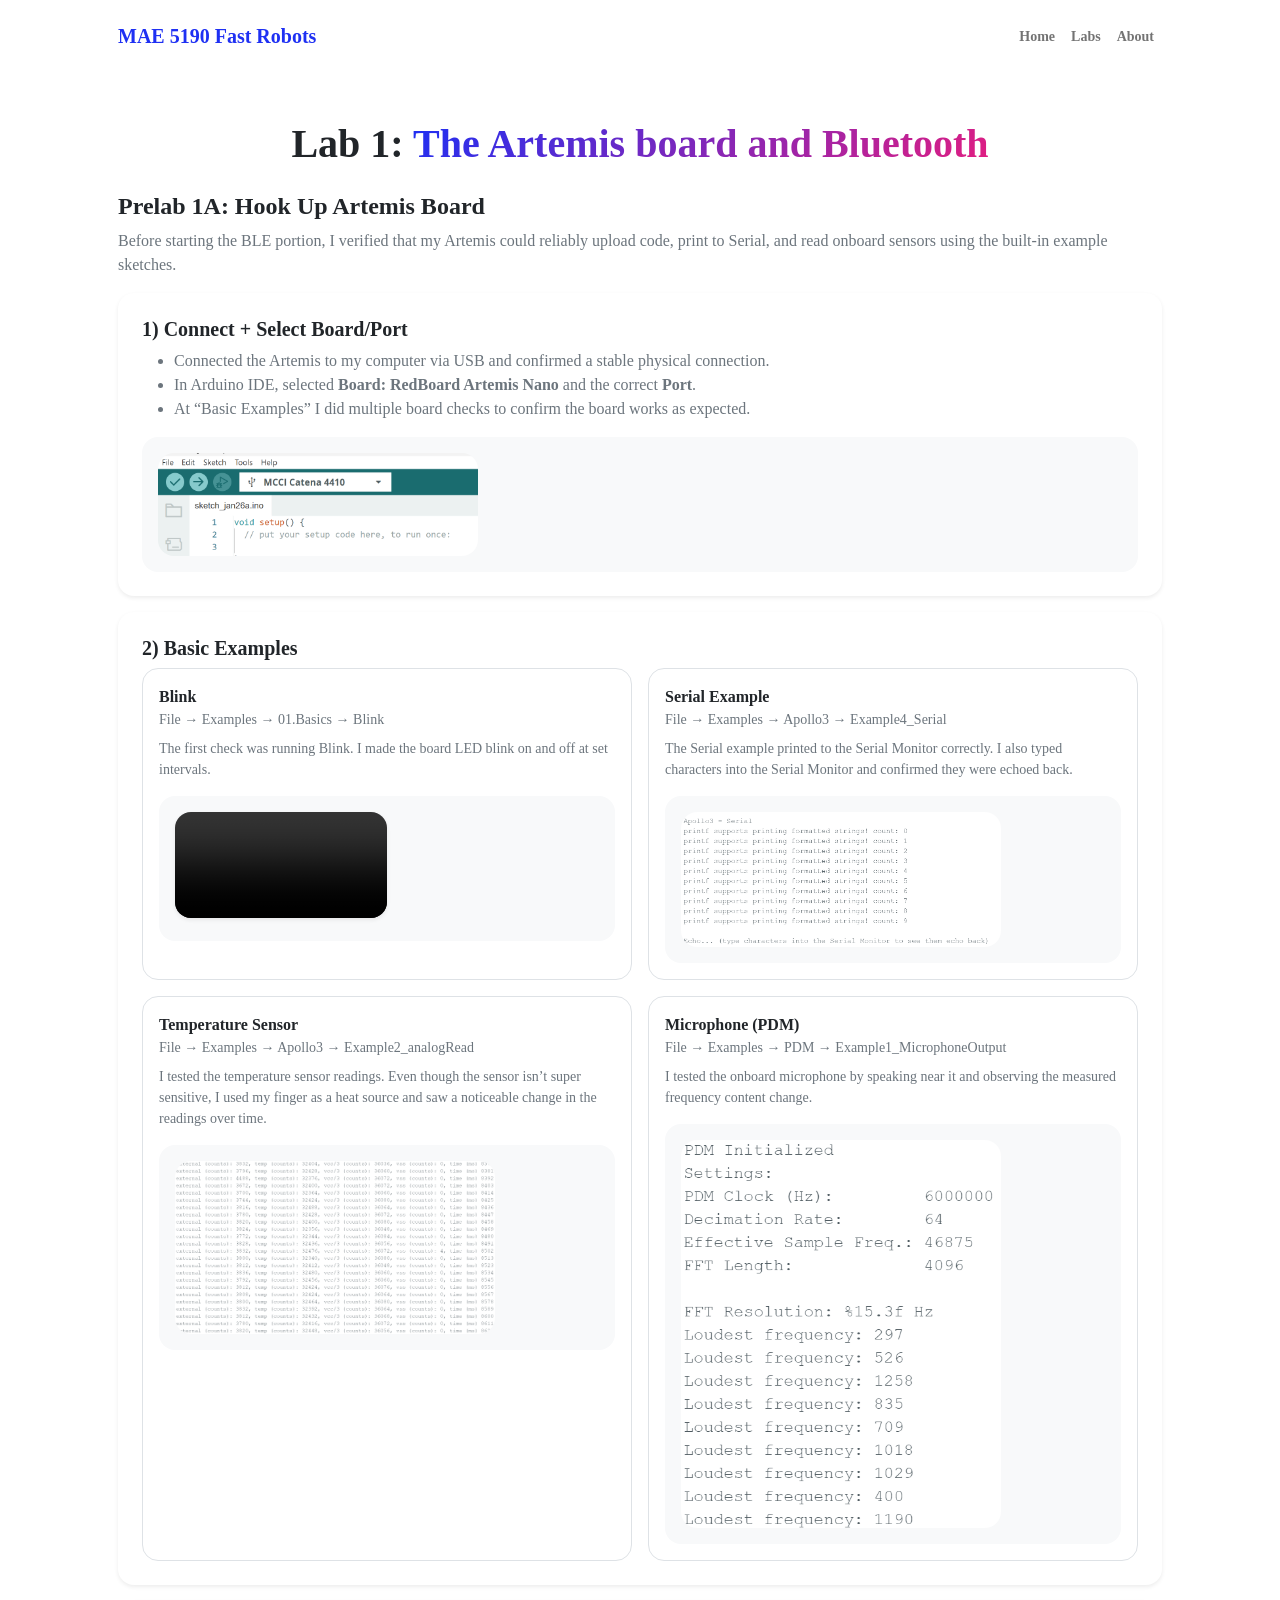
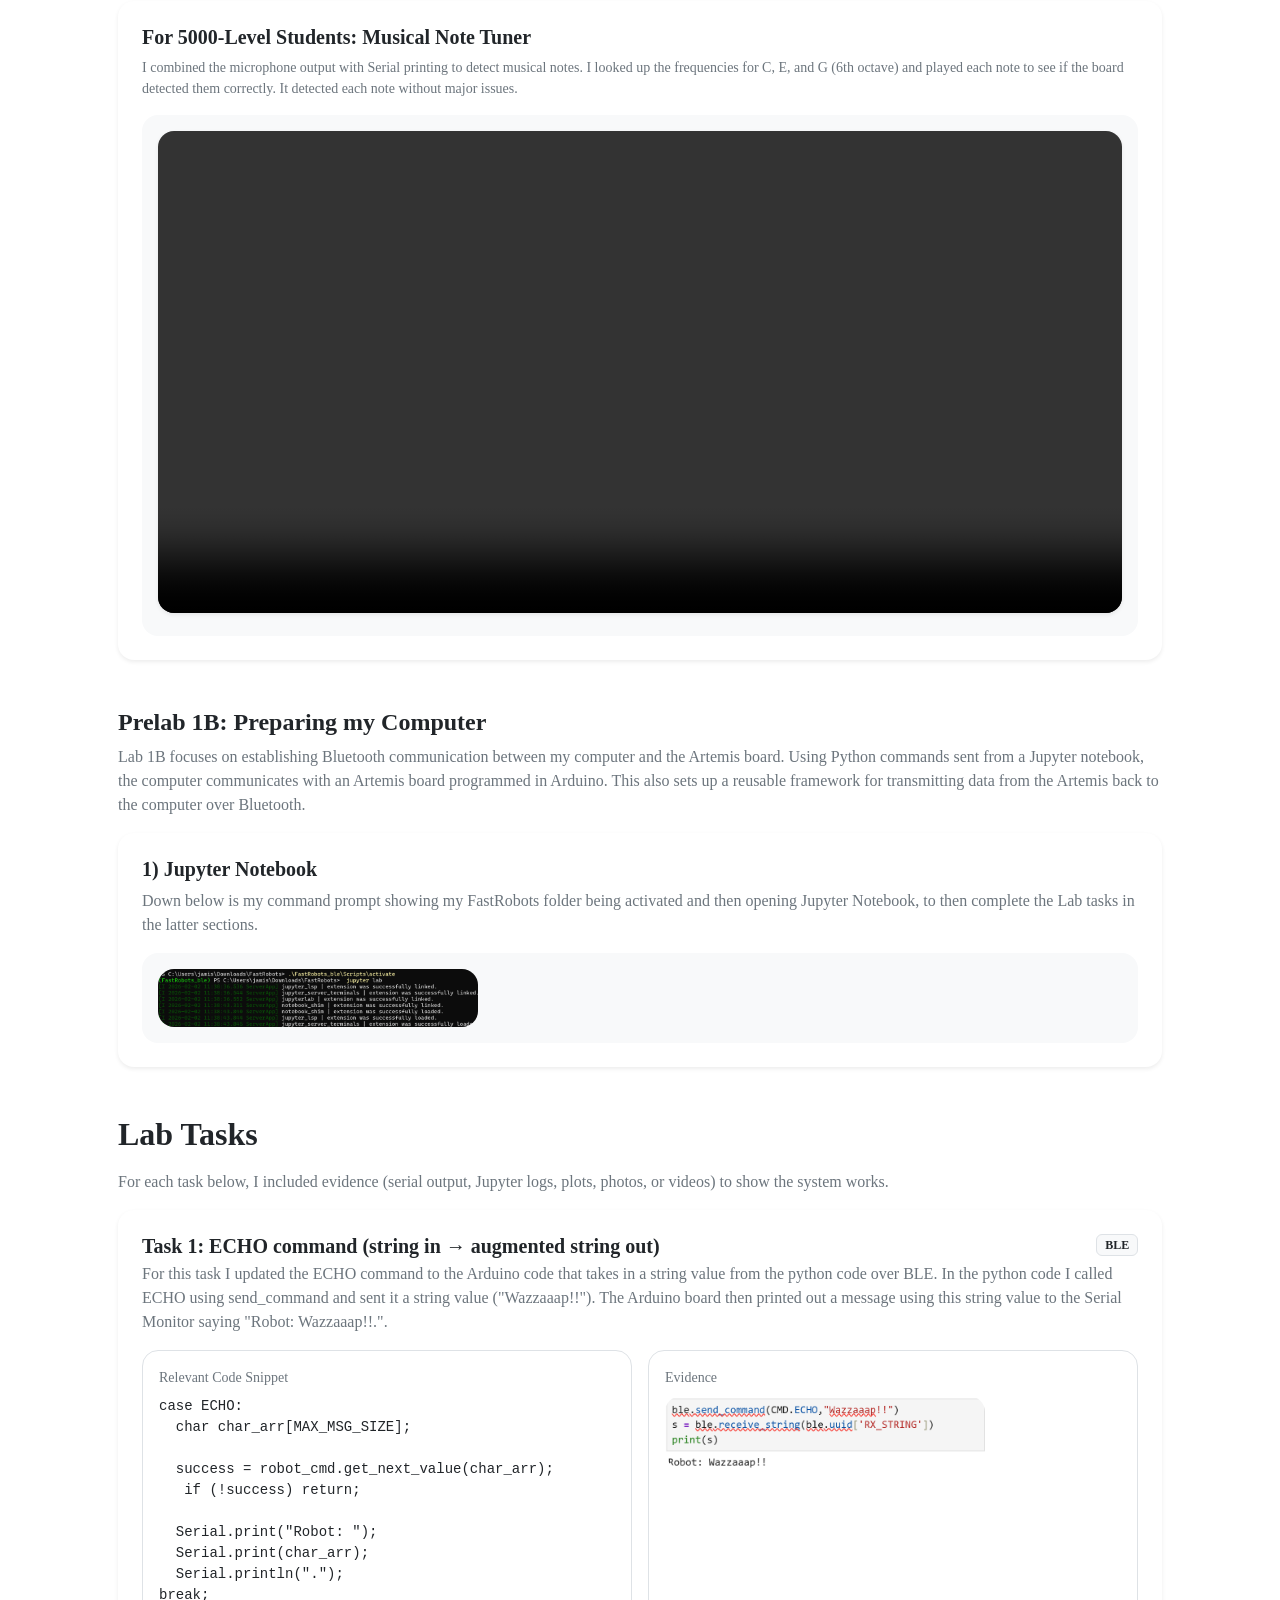
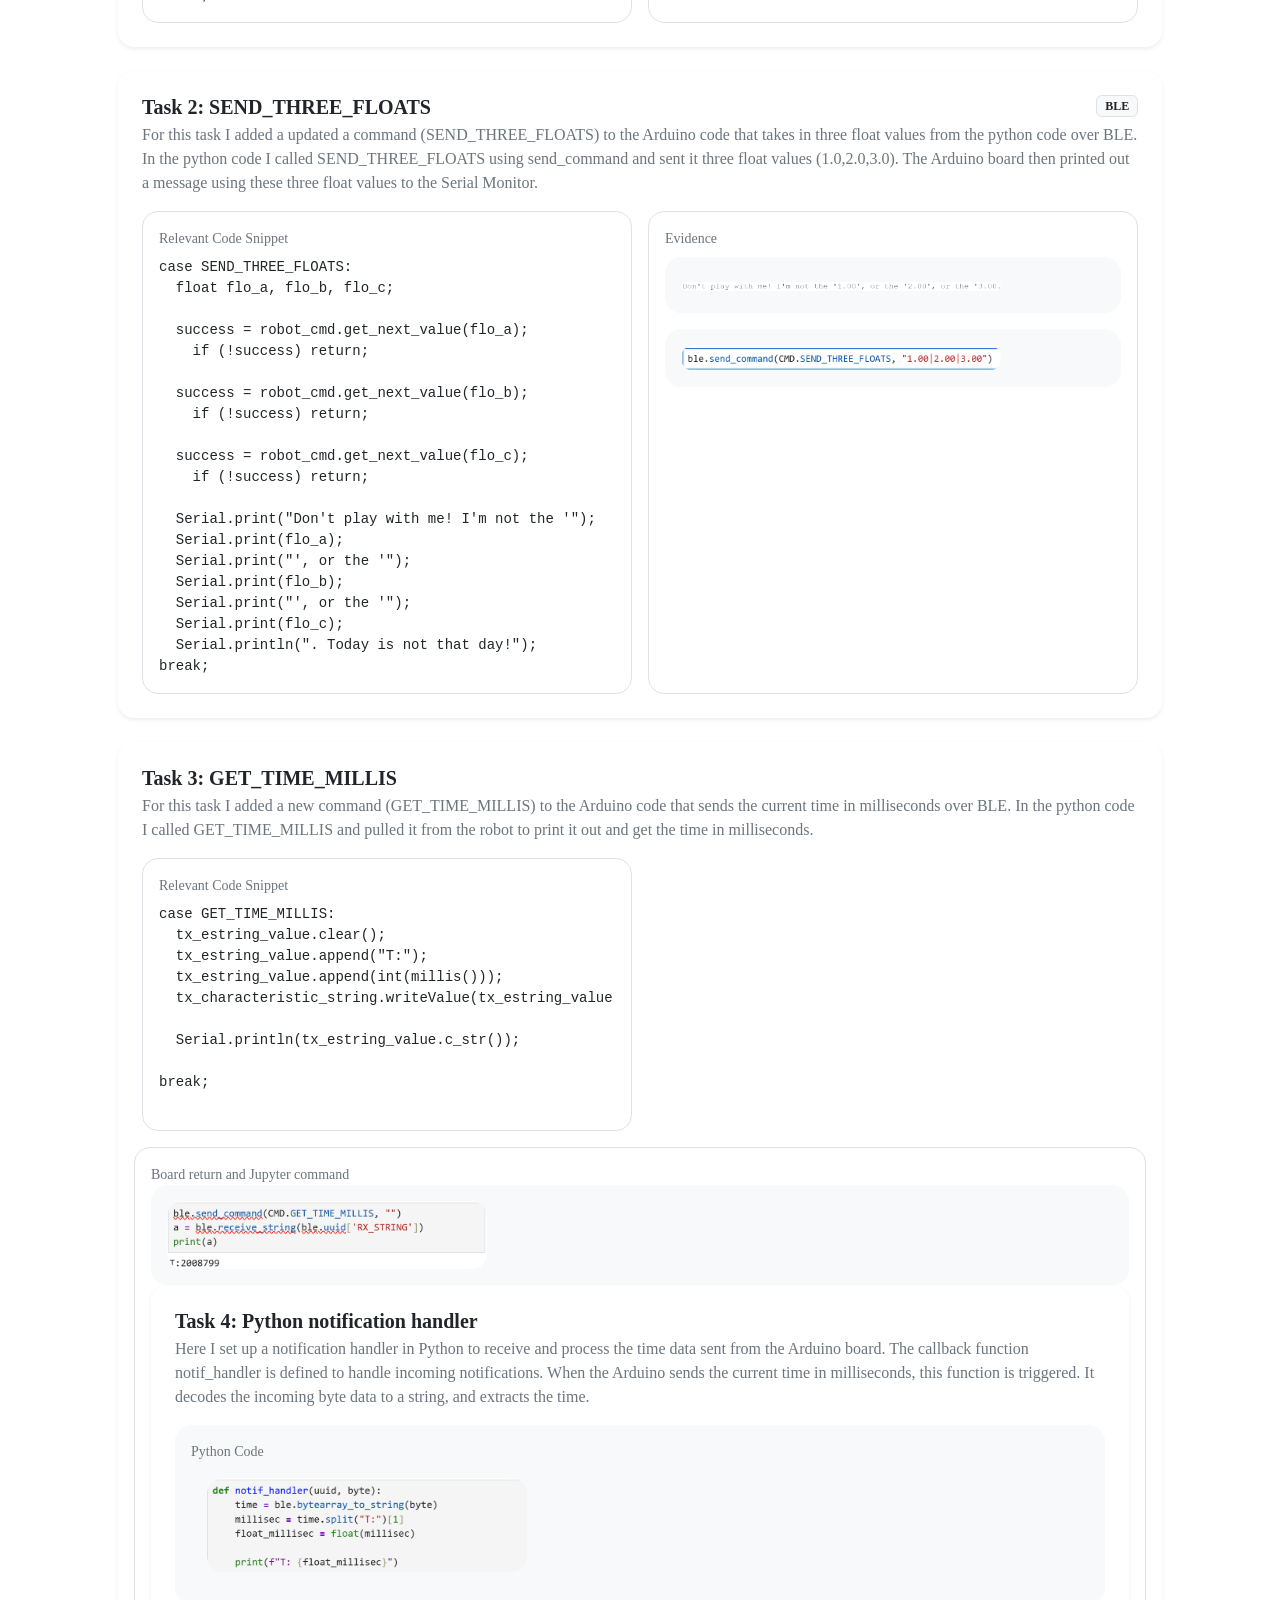
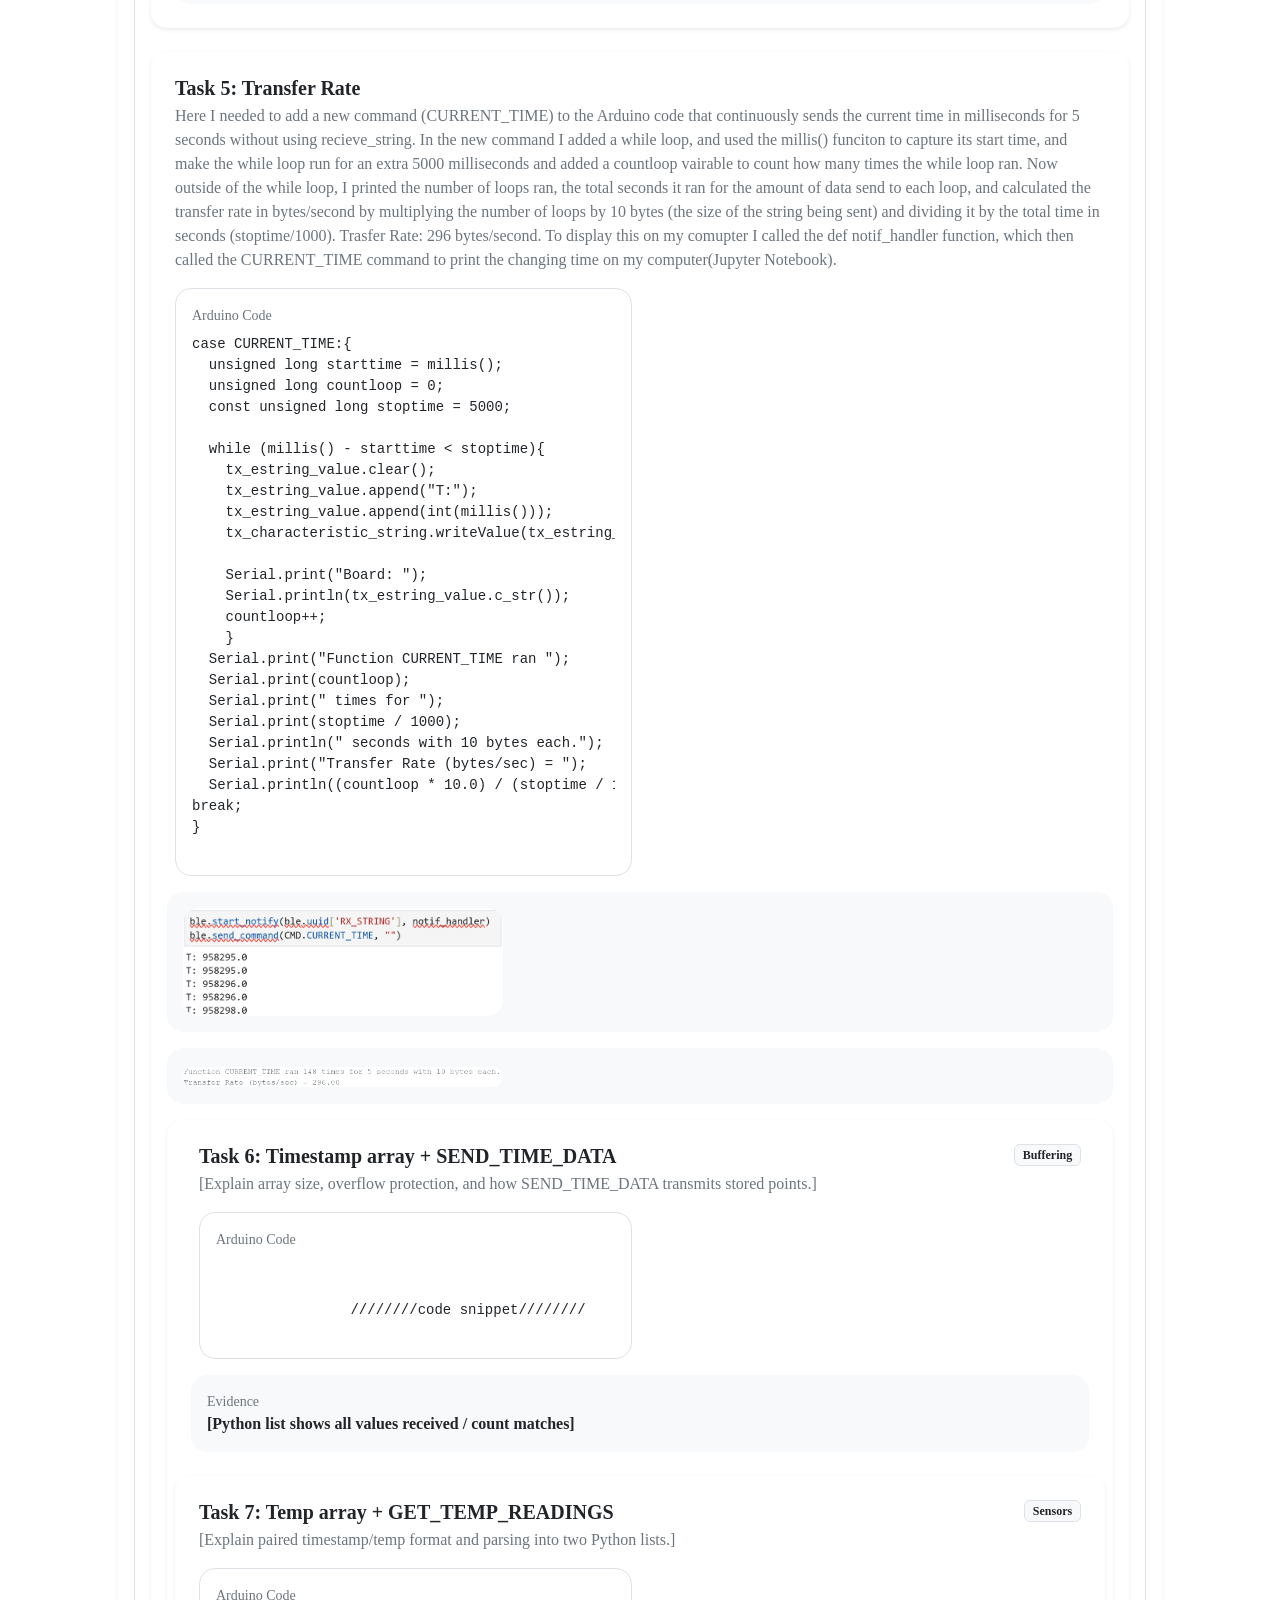
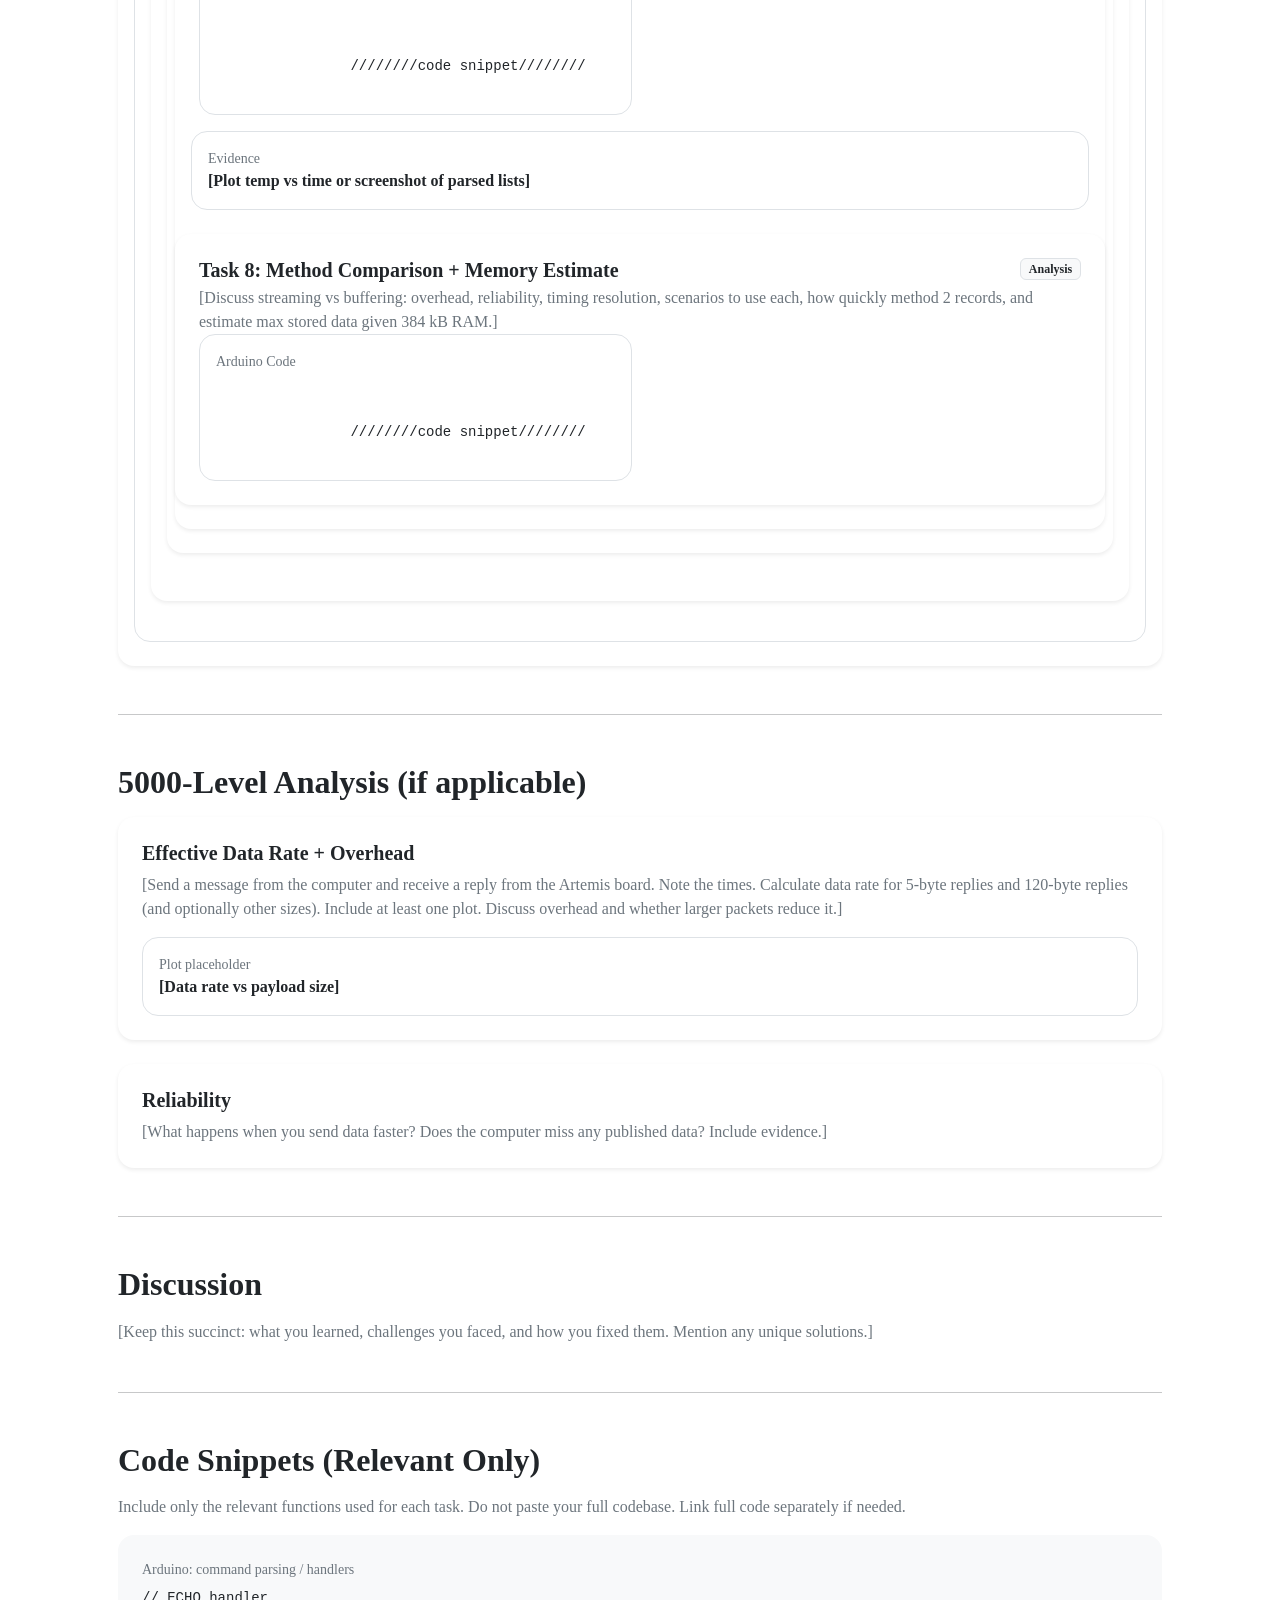
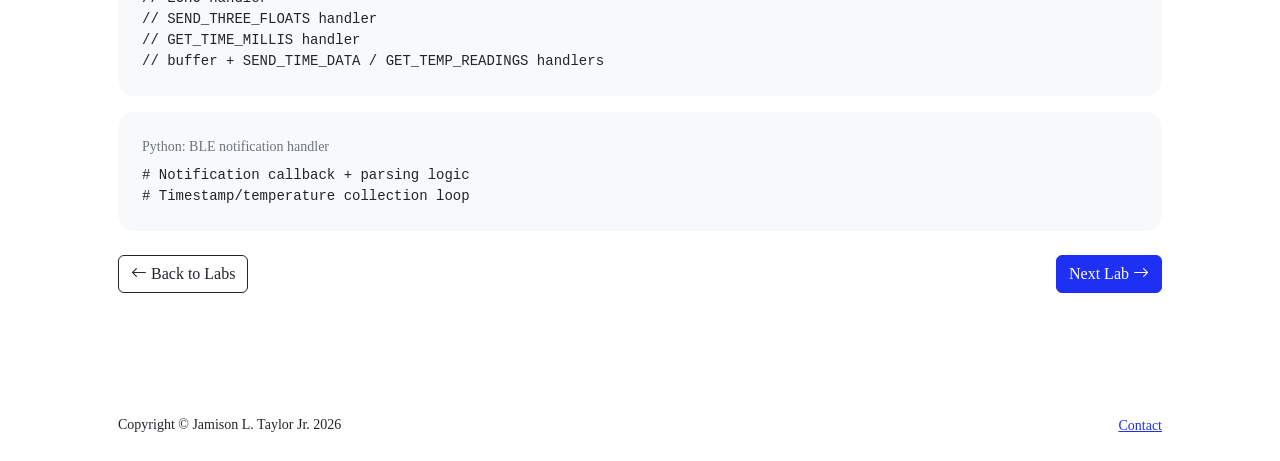
==== Labs/lab01.html @ 9c7643da "pic3" ====
<!DOCTYPE html>
<html lang="en">
  <head>
    <meta charset="utf-8" />
    <meta name="viewport" content="width=device-width, initial-scale=1, shrink-to-fit=no" />
    <meta name="description" content="MAE 5190 Fast Robots - Lab 1" />
    <meta name="author" content="Jamison L. Taylor Jr." />
    <title>Lab 1 | MAE 5190 Fast Robots</title>

    <link rel="icon" type="image/x-icon" href="../assets/favicon.ico" />
    <link href="https://cdn.jsdelivr.net/npm/bootstrap-icons@1.11.3/font/bootstrap-icons.css" rel="stylesheet" />
    <link href="../css/styles.css" rel="stylesheet" />
  </head>

  <body class="d-flex flex-column h-100">
    <main class="flex-shrink-0">
      <!-- Navbar -->
      <nav class="navbar navbar-expand-lg navbar-light bg-white py-3">
        <div class="container px-5">
          <a class="navbar-brand" href="../index.html">
            <span class="fw-bolder text-primary">MAE 5190 Fast Robots</span>
          </a>
          <button
            class="navbar-toggler"
            type="button"
            data-bs-toggle="collapse"
            data-bs-target="#navbarSupportedContent"
            aria-controls="navbarSupportedContent"
            aria-expanded="false"
            aria-label="Toggle navigation"
          >
            <span class="navbar-toggler-icon"></span>
          </button>
          <div class="collapse navbar-collapse" id="navbarSupportedContent">
            <ul class="navbar-nav ms-auto mb-2 mb-lg-0 small fw-bolder">
              <li class="nav-item"><a class="nav-link" href="../index.html">Home</a></li>
              <li class="nav-item"><a class="nav-link" href="../index.html#labs">Labs</a></li>
              <li class="nav-item"><a class="nav-link" href="../index.html#about">About</a></li>
            </ul>
          </div>
        </div>
      </nav>

      <!-- Header -->
      <section class="py-5">
        <div class="container px-5">
          <div class="text-center mb-4">
            <h1 class="fw-bolder">
              Lab 1: <span class="text-gradient">The Artemis board and Bluetooth</span>
            </h1>
          </div>

          <!-- ========================= -->
          <!-- Prelab 1A -->
          <!-- ========================= -->
          <div class="mt-4">
            <h4 class="fw-bolder mb-2">Prelab 1A: Hook Up Artemis Board</h4>

            <p class="text-muted mb-3">
              Before starting the BLE portion, I verified that my Artemis could reliably upload code, print to Serial,
              and read onboard sensors using the built-in example sketches.
            </p>

            <div class="card border-0 shadow-sm rounded-4 mb-3">
              <div class="card-body p-4">
                <h5 class="fw-bolder mb-2">1) Connect + Select Board/Port</h5>
                <ul class="text-muted mb-3">
                  <li>Connected the Artemis to my computer via USB and confirmed a stable physical connection.</li>
                  <li>
                    In Arduino IDE, selected <span class="fw-semibold">Board: RedBoard Artemis Nano</span> and the correct
                    <span class="fw-semibold">Port</span>.
                  </li>
                  <li>
                    At “Basic Examples” I did multiple board checks to confirm the board works as expected.
                  </li>
                </ul>

                <div class="bg-light rounded-4 p-3">
                  <img class="img-fluid rounded-4" src="../assets/prelab1/prelab1.png" alt="Arduino board and port selection" class="img-fluid rounded-4 d-block mx-auto"
     style="max-width: 320px;"
     alt="Serial screenshot"/>
                </div>
              </div>
            </div>

            <div class="card border-0 shadow-sm rounded-4 mb-3">
              <div class="card-body p-4">
                <h5 class="fw-bolder mb-2">2) Basic Examples</h5>

                <div class="row g-3">
                  <!-- Blink -->
                  <div class="col-md-6">
                    <div class="border rounded-4 p-3 h-100">
                      <div class="fw-semibold">Blink</div>
                      <div class="text-muted small">File → Examples → 01.Basics → Blink</div>
                      <div class="text-muted small mt-2">
                        The first check was running Blink. I made the board LED blink on and off at set intervals.
                      </div>
                      <div class="bg-light rounded-4 p-3 mt-3">
                        <video class="w-50 rounded-4 shadow-sm" controls>
                          <source src="../assets/prelab1/prelab2.MOV" type="video/quicktime" />
                          Your browser does not support the video tag.
                        </video>
                      </div>
                    </div>
                  </div>

                  <!-- Serial -->
                  <div class="col-md-6">
                    <div class="border rounded-4 p-3 h-100">
                      <div class="fw-semibold">Serial Example</div>
                      <div class="text-muted small">File → Examples → Apollo3 → Example4_Serial</div>
                      <div class="text-muted small mt-2">
                        The Serial example printed to the Serial Monitor correctly. I also typed characters into the Serial Monitor and
                        confirmed they were echoed back.
                      </div>
                      <div class="bg-light rounded-4 p-3 mt-3">
                        <img class="img-fluid rounded-4" src="../assets/prelab1/prelab3.png" alt="Serial monitor input/output" class="img-fluid rounded-4 d-block mx-auto"
     style="max-width: 320px;"
     alt="Serial screenshot" />
                      </div>
                    </div>
                  </div>

                  <!-- Temp -->
                  <div class="col-md-6">
                    <div class="border rounded-4 p-3 h-100">
                      <div class="fw-semibold">Temperature Sensor</div>
                      <div class="text-muted small">File → Examples → Apollo3 → Example2_analogRead</div>
                      <div class="text-muted small mt-2">
                        I tested the temperature sensor readings. Even though the sensor isn’t super sensitive, I used my finger as a heat source
                        and saw a noticeable change in the readings over time.
                      </div>
                      <div class="bg-light rounded-4 p-3 mt-3">
                        <img class="img-fluid rounded-4" src="../assets/prelab1/prelab4.png" alt="Temperature readings changing over time" class="img-fluid rounded-4 d-block mx-auto"
     style="max-width: 320px;"
     alt="Serial screenshot" />
                      </div>
                    </div>
                  </div>

                  <!-- Mic -->
                  <div class="col-md-6">
                    <div class="border rounded-4 p-3 h-100">
                      <div class="fw-semibold">Microphone (PDM)</div>
                      <div class="text-muted small">File → Examples → PDM → Example1_MicrophoneOutput</div>
                      <div class="text-muted small mt-2">
                        I tested the onboard microphone by speaking near it and observing the measured frequency content change.
                      </div>
                      <div class="bg-light rounded-4 p-3 mt-3">
                        <img class="img-fluid rounded-4" src="../assets/prelab1/prelab5.png" alt="Microphone output evidence" class="img-fluid rounded-4 d-block mx-auto"
     style="max-width: 320px;"
     alt="Serial screenshot" />
                      </div>
                    </div>
                  </div>
                </div><!-- /row -->
              </div>
            </div>

            <!-- 5000-level inside proper layout -->
            <div class="card border-0 shadow-sm rounded-4 mb-3">
              <div class="card-body p-4">
                <h5 class="fw-bolder mb-2">For 5000-Level Students: Musical Note Tuner</h5>
                <div class="text-muted small mb-3">
                  I combined the microphone output with Serial printing to detect musical notes. I looked up the frequencies for C, E, and G
                  (6th octave) and played each note to see if the board detected them correctly. It detected each note without major issues.
                </div>
                <div class="bg-light rounded-4 p-3">
                  <video class="w-100 rounded-4 shadow-sm" controls>
                    <source src="../assets/prelab1/prelab6.mp4" type="video/mp4" />
                    Your browser does not support the video tag.
                  </video>
                </div>
              </div>
            </div>
          </div><!-- /Prelab 1A -->

          <!-- ========================= -->
          <!-- Prelab 1B -->
          <!-- ========================= -->
          <div class="mt-5">
            <h4 class="fw-bolder mb-2">Prelab 1B: Preparing my Computer</h4>

            <p class="text-muted mb-3">
              Lab 1B focuses on establishing Bluetooth communication between my computer and the Artemis board.
              Using Python commands sent from a Jupyter notebook, the computer communicates with an Artemis board programmed in Arduino.
              This also sets up a reusable framework for transmitting data from the Artemis back to the computer over Bluetooth.
            </p>

            <div class="card border-0 shadow-sm rounded-4 mb-3">
              <div class="card-body p-4">
                <h5 class="fw-bolder mb-2">1) Jupyter Notebook</h5>
                <p class="text-muted mb-3">
                  Down below is my command prompt showing my FastRobots folder being activated and then opening
                  Jupyter Notebook, to then complete the Lab tasks in the latter sections.
                </p>
                <div class="bg-light rounded-4 p-3">
                  <img class="img-fluid rounded-4" src="../assets/prelab1/prelab7.png" alt="Command prompt and Jupyter launch" class="img-fluid rounded-4 d-block mx-auto"
     style="max-width: 320px;"
     alt="Serial screenshot" />
                </div>
              </div>
            </div>
          </div><!-- /Prelab 1B -->

          <!-- ========================= -->
          <!-- Lab Tasks -->
          <!-- ========================= -->
          <section id="labtasks" class="mt-5 mb-5">
            <h2 class="fw-bolder mb-3">Lab Tasks</h2>
            <p class="text-muted">
              For each task below, I included evidence (serial output, Jupyter logs, plots, photos, or videos) to show the system works.
            </p>

            <!-- Task 1 -->
            <div class="card border-0 shadow-sm rounded-4 mb-4">
              <div class="card-body p-4">
                <div class="d-flex justify-content-between align-items-start">
                  <h3 class="h5 fw-bolder mb-1">Task 1: ECHO command (string in → augmented string out)</h3>
                  <span class="badge bg-light text-dark border">BLE</span>
                </div>

                <p class="text-muted mb-3">
                  For this task I updated the ECHO command to the Arduino code that takes in a string value from the python code over BLE.
                  In the python code I called ECHO using send_command and sent it a string value ("Wazzaaap!!").
                  The Arduino board then printed out a message using this string value to the Serial Monitor saying "Robot: Wazzaaap!!.".
                </p>

                <div class="row g-3">
                  <div class="col-md-6">
                    <div class="border rounded-4 p-3 h-100">
                      <div class="small text-muted mb-2">Relevant Code Snippet</div>
                      <pre class="mb-0"><code>case ECHO:
  char char_arr[MAX_MSG_SIZE];

  success = robot_cmd.get_next_value(char_arr);
   if (!success) return;

  Serial.print("Robot: ");
  Serial.print(char_arr);
  Serial.println(".");
break;</code></pre>
                    </div>
                  </div>

                  <div class="col-md-6">
                    <div class="border rounded-4 p-3 h-100">
                      <div class="small text-muted mb-2">Evidence</div>
                      <img class="img-fluid rounded-4" src="../assets/prelab1/q1.png" alt="ECHO evidence" class="img-fluid rounded-4 d-block mx-auto"
     style="max-width: 320px;"
     alt="Serial screenshot" />
                    </div>
                  </div>
                </div>
              </div>
            </div>

            <!-- Task 2 -->
            <div class="card border-0 shadow-sm rounded-4 mb-4">
              <div class="card-body p-4">
                <div class="d-flex justify-content-between align-items-start">
                  <h3 class="h5 fw-bolder mb-1">Task 2: SEND_THREE_FLOATS</h3>
                  <span class="badge bg-light text-dark border">BLE</span>
                </div>

                <p class="text-muted mb-3">
                  For this task I added a updated a command (SEND_THREE_FLOATS) to the Arduino code that takes in three float values
                  from the python code over BLE. In the python code I called SEND_THREE_FLOATS using send_command and sent it three float values (1.0,2.0,3.0).
                  The Arduino board then printed out a message using these three float values to the Serial Monitor.
                </p>

                <div class="row g-3">
                  <div class="col-md-6">
                    <div class="border rounded-4 p-3 h-100">
                      <div class="small text-muted mb-2">Relevant Code Snippet</div>
                      <pre class="mb-0"><code>case SEND_THREE_FLOATS:
  float flo_a, flo_b, flo_c;

  success = robot_cmd.get_next_value(flo_a);
    if (!success) return;

  success = robot_cmd.get_next_value(flo_b);
    if (!success) return;

  success = robot_cmd.get_next_value(flo_c);
    if (!success) return;

  Serial.print("Don't play with me! I'm not the '");
  Serial.print(flo_a);
  Serial.print("', or the '");
  Serial.print(flo_b);
  Serial.print("', or the '");
  Serial.print(flo_c);
  Serial.println(". Today is not that day!");
break;
</code></pre>
                    </div>
                  </div>

                  <div class="col-md-6">
                    <div class="border rounded-4 p-3 h-100">
                      <div class="small text-muted mb-2">Evidence</div>
                      <div class="bg-light rounded-4 p-3 mb-3">
                        <img class="img-fluid rounded-4" src="../assets/prelab1/q11.png" alt="SEND_THREE_FLOATS evidence 1" class="img-fluid rounded-4 d-block mx-auto"
     style="max-width: 320px;"
     alt="Serial screenshot" />
                      </div>
                      <div class="bg-light rounded-4 p-3">
                        <img class="img-fluid rounded-4" src="../assets/prelab1/q12.png" alt="SEND_THREE_FLOATS evidence 2" class="img-fluid rounded-4 d-block mx-auto"
     style="max-width: 320px;"
     alt="Serial screenshot" />
                      </div>
                    </div>
                  </div>
                </div>
              </div>
            </div>

            <!-- Task 3 -->
            <div class="card border-0 shadow-sm rounded-4 mb-4">
              <div class="card-body p-4">
                <div class="d-flex justify-content-between align-items-start">
                  <h3 class="h5 fw-bolder mb-1">Task 3: GET_TIME_MILLIS </h3>
                </div>
                <p class="text-muted mb-3">
                  For this task I added a new command (GET_TIME_MILLIS) to the 
                  Arduino code that sends the current time in milliseconds over BLE. 
                  In the python code I called GET_TIME_MILLIS and pulled it from the robot
                  to print it out and get the time in milliseconds.

                </p>
                
                <div class="row g-3">
                  <div class="col-md-6">
                    <div class="border rounded-4 p-3 h-100">
                      <div class="small text-muted mb-2">Relevant Code Snippet</div>
                      <pre class="mb-0"><code>case GET_TIME_MILLIS:
  tx_estring_value.clear();
  tx_estring_value.append("T:");
  tx_estring_value.append(int(millis()));
  tx_characteristic_string.writeValue(tx_estring_value.c_str());

  Serial.println(tx_estring_value.c_str());

break;
                </code></pre>    
              </div>
            </div>
            <div class="border rounded-4 p-3">
                  <div class="small text-muted">Board return and Jupyter command</div>
          <div class="bg-light rounded-4 p-3">
                  <img class="img-fluid rounded-4" src="../assets/prelab1/q3.png" alt="Arduino board and port selection" class="img-fluid rounded-4 d-block mx-auto"
     style="max-width: 320px;"
     alt="Serial screenshot" />
                
                </div>
                
            
            
                  <!-- Task 4 -->
            <div class="card border-0 shadow-sm rounded-4 mb-4">
              <div class="card-body p-4">
                <div class="d-flex justify-content-between align-items-start">
                  <h3 class="h5 fw-bolder mb-1">Task 4: Python notification handler</h3>
                </div>
                <p class="text-muted mb-3">
                  Here I set up a notification handler in Python to receive and process the time data sent from the Arduino board.
                  The callback function notif_handler is defined to handle incoming notifications. When the Arduino sends the current time in milliseconds,
                  this function is triggered. It decodes the incoming byte data to a string, and extracts the time.

                </p>

                 <div class="bg-light rounded-4 p-3">
                  <div class="small text-muted">Python Code</div>
                <div class="bg-light rounded-4 p-3">
                  <img class="img-fluid rounded-4" src="../assets/prelab1/q4.png" alt="Arduino board and port selection" class="img-fluid rounded-4 d-block mx-auto"
     style="max-width: 320px;"
     alt="Serial screenshot" />
                </div>                
              </div>
            </div>
          </div>

            <!-- Task 5 -->
            <div class="card border-0 shadow-sm rounded-4 mb-4">
              <div class="card-body p-4">
                <div class="d-flex justify-content-between align-items-start">
                  <h3 class="h5 fw-bolder mb-1">Task 5: Transfer Rate</h3>
                </div>
                <p class="text-muted mb-3">
                  Here I needed to add a new command (CURRENT_TIME) to the Arduino code that continuously sends the current time in milliseconds
                  for 5 seconds without using recieve_string. In the new command I added a while loop, and used the millis() funciton to capture 
                  its start time, and make the while loop run for an extra 5000 milliseconds and added a countloop vairable to count
                  how many times the while loop ran. 

                  Now outside of the while loop, I printed the number of loops ran, the total seconds it ran for
                  the amount of data send to each loop, and calculated the transfer rate in bytes/second by multiplying the number of loops
                  by 10 bytes (the size of the string being sent) and dividing it by the total time in seconds (stoptime/1000). Trasfer Rate: 296 bytes/second.

                  To display this on my comupter I called the def notif_handler function, which then called the CURRENT_TIME 
                  command to print the changing time on my computer(Jupyter Notebook). 
                </p>
                
                <div class="row g-3">
                  <div class="col-md-6">
                    <div class="border rounded-4 p-3 h-100">
                      <div class="small text-muted mb-2">Arduino Code</div>
                      <pre class="mb-0"><code>case CURRENT_TIME:{
  unsigned long starttime = millis();
  unsigned long countloop = 0;
  const unsigned long stoptime = 5000;
  
  while (millis() - starttime < stoptime){
    tx_estring_value.clear();
    tx_estring_value.append("T:");
    tx_estring_value.append(int(millis()));
    tx_characteristic_string.writeValue(tx_estring_value.c_str());

    Serial.print("Board: ");
    Serial.println(tx_estring_value.c_str());
    countloop++;
    }
  Serial.print("Function CURRENT_TIME ran ");
  Serial.print(countloop);
  Serial.print(" times for ");
  Serial.print(stoptime / 1000);
  Serial.println(" seconds with 10 bytes each.");
  Serial.print("Transfer Rate (bytes/sec) = ");
  Serial.println((countloop * 10.0) / (stoptime / 1000.0));
break;
}
                 </code></pre>    
              </div>
            </div>
                

            <div class="bg-light rounded-4 p-3">
                  <img class="img-fluid rounded-4" src="../assets/prelab1/q5.png" alt="Arduino board and port selection" class="img-fluid rounded-4 d-block mx-auto"
     style="max-width: 320px;"
     alt="Serial screenshot" />
                </div> 
            
            <div class="bg-light rounded-4 p-3">
                  <img class="img-fluid rounded-4" src="../assets/prelab1/q51.png" alt="Arduino board and port selection"class="img-fluid rounded-4 d-block mx-auto"
     style="max-width: 320px;"
     alt="Serial screenshot" />
                </div> 

            <!-- Task 6 -->
            <div class="card border-0 shadow-sm rounded-4 mb-4">
              <div class="card-body p-4">
                <div class="d-flex justify-content-between align-items-start">
                  <h3 class="h5 fw-bolder mb-1">Task 6: Timestamp array + SEND_TIME_DATA</h3>
                  <span class="badge bg-light text-dark border">Buffering</span>
                </div>
                <p class="text-muted mb-3">[Explain array size, overflow protection, and how SEND_TIME_DATA transmits stored points.]</p>
                
                <div class="row g-3">
                  <div class="col-md-6">
                    <div class="border rounded-4 p-3 h-100">
                      <div class="small text-muted mb-2">Arduino Code</div>
                      <pre class="mb-0"><code>
                
                ////////code snippet////////
                 </code></pre>    
              </div>
            </div>
                
                <div class="bg-light rounded-4 p-3">
                  <div class="small text-muted">Evidence</div>
                  <div class="fw-semibold">[Python list shows all values received / count matches]</div>
                </div>
              </div>
            </div>

            <!-- Task 7 -->
            <div class="card border-0 shadow-sm rounded-4 mb-4">
              <div class="card-body p-4">
                <div class="d-flex justify-content-between align-items-start">
                  <h3 class="h5 fw-bolder mb-1">Task 7: Temp array + GET_TEMP_READINGS</h3>
                  <span class="badge bg-light text-dark border">Sensors</span>
                </div>
                <p class="text-muted mb-3">[Explain paired timestamp/temp format and parsing into two Python lists.]</p>
                
                <div class="row g-3">
                  <div class="col-md-6">
                    <div class="border rounded-4 p-3 h-100">
                      <div class="small text-muted mb-2">Arduino Code</div>
                      <pre class="mb-0"><code>
                
                ////////code snippet////////
                 </code></pre>    
              </div>
            </div>
                
                <div class="border rounded-4 p-3">
                  <div class="small text-muted">Evidence</div>
                  <div class="fw-semibold">[Plot temp vs time or screenshot of parsed lists]</div>
                </div>
              </div>
            </div>

            <!-- Task 8 -->
            <div class="card border-0 shadow-sm rounded-4 mb-4">
              <div class="card-body p-4">
                <div class="d-flex justify-content-between align-items-start">
                  <h3 class="h5 fw-bolder mb-1">Task 8: Method Comparison + Memory Estimate</h3>
                  <span class="badge bg-light text-dark border">Analysis</span>
                </div>
                <p class="text-muted mb-0">
                  [Discuss streaming vs buffering: overhead, reliability, timing resolution, scenarios to use each, how quickly method 2 records,
                  and estimate max stored data given 384 kB RAM.]
                </p>

                <div class="row g-3">
                  <div class="col-md-6">
                    <div class="border rounded-4 p-3 h-100">
                      <div class="small text-muted mb-2">Arduino Code</div>
                      <pre class="mb-0"><code>
                
                ////////code snippet////////
                 </code></pre>    
              </div>
            </div>

              </div>
            </div>
          </section>

          <hr class="my-5" />

          <!-- 5000-level analysis -->
          <section id="grad5000" class="mb-5">
            <h2 class="fw-bolder mb-3">5000-Level Analysis (if applicable)</h2>

            <div class="card border-0 shadow-sm rounded-4 mb-4">
              <div class="card-body p-4">
                <h3 class="h5 fw-bolder mb-2">Effective Data Rate + Overhead</h3>
                <p class="text-muted">
                  [Send a message from the computer and receive a reply from the Artemis board. Note the times.
                  Calculate data rate for 5-byte replies and 120-byte replies (and optionally other sizes). Include at least one plot.
                  Discuss overhead and whether larger packets reduce it.]
                </p>
                <div class="border rounded-4 p-3">
                  <div class="small text-muted">Plot placeholder</div>
                  <div class="fw-semibold">[Data rate vs payload size]</div>
                </div>
              </div>
            </div>

            <div class="card border-0 shadow-sm rounded-4">
              <div class="card-body p-4">
                <h3 class="h5 fw-bolder mb-2">Reliability</h3>
                <p class="text-muted mb-0">
                  [What happens when you send data faster? Does the computer miss any published data? Include evidence.]
                </p>
              </div>
            </div>
          </section>

          <hr class="my-5" />

          <!-- Discussion -->
          <section id="discussion" class="mb-5">
            <h2 class="fw-bolder mb-3">Discussion</h2>
            <p class="text-muted">
              [Keep this succinct: what you learned, challenges you faced, and how you fixed them. Mention any unique solutions.]
            </p>
          </section>

          <hr class="my-5" />

          <!-- Code Snippets -->
          <section id="codesnips" class="mb-5">
            <h2 class="fw-bolder mb-3">Code Snippets (Relevant Only)</h2>
            <p class="text-muted">
              Include only the relevant functions used for each task. Do not paste your full codebase. Link full code separately if needed.
            </p>

            <div class="bg-light rounded-4 p-4 mb-3">
              <div class="small text-muted mb-2">Arduino: command parsing / handlers</div>
              <pre class="mb-0"><code>// ECHO handler
// SEND_THREE_FLOATS handler
// GET_TIME_MILLIS handler
// buffer + SEND_TIME_DATA / GET_TEMP_READINGS handlers</code></pre>
            </div>

            <div class="bg-light rounded-4 p-4">
              <div class="small text-muted mb-2">Python: BLE notification handler</div>
              <pre class="mb-0"><code># Notification callback + parsing logic
# Timestamp/temperature collection loop</code></pre>
            </div>

            <div class="d-grid gap-2 d-sm-flex justify-content-sm-between mt-4">
              <a class="btn btn-outline-dark" href="../index.html#labs">
                <i class="bi bi-arrow-left"></i> Back to Labs
              </a>
              <a class="btn btn-primary" href="lab02.html">
                Next Lab <i class="bi bi-arrow-right"></i>
              </a>
            </div>
          </section>

        </div><!-- /container -->
      </section>
    </main>

    <footer class="bg-white py-4 mt-auto">
      <div class="container px-5">
        <div class="row align-items-center justify-content-between flex-column flex-sm-row">
          <div class="col-auto">
            <div class="small m-0">Copyright &copy; Jamison L. Taylor Jr. 2026</div>
          </div>
          <div class="col-auto">
            <a class="small" href="../index.html#about">Contact</a>
          </div>
        </div>
      </div>
    </footer>

    <script src="https://cdn.jsdelivr.net/npm/bootstrap@5.3.3/dist/js/bootstrap.bundle.min.js"></script>
  </body>
</html>
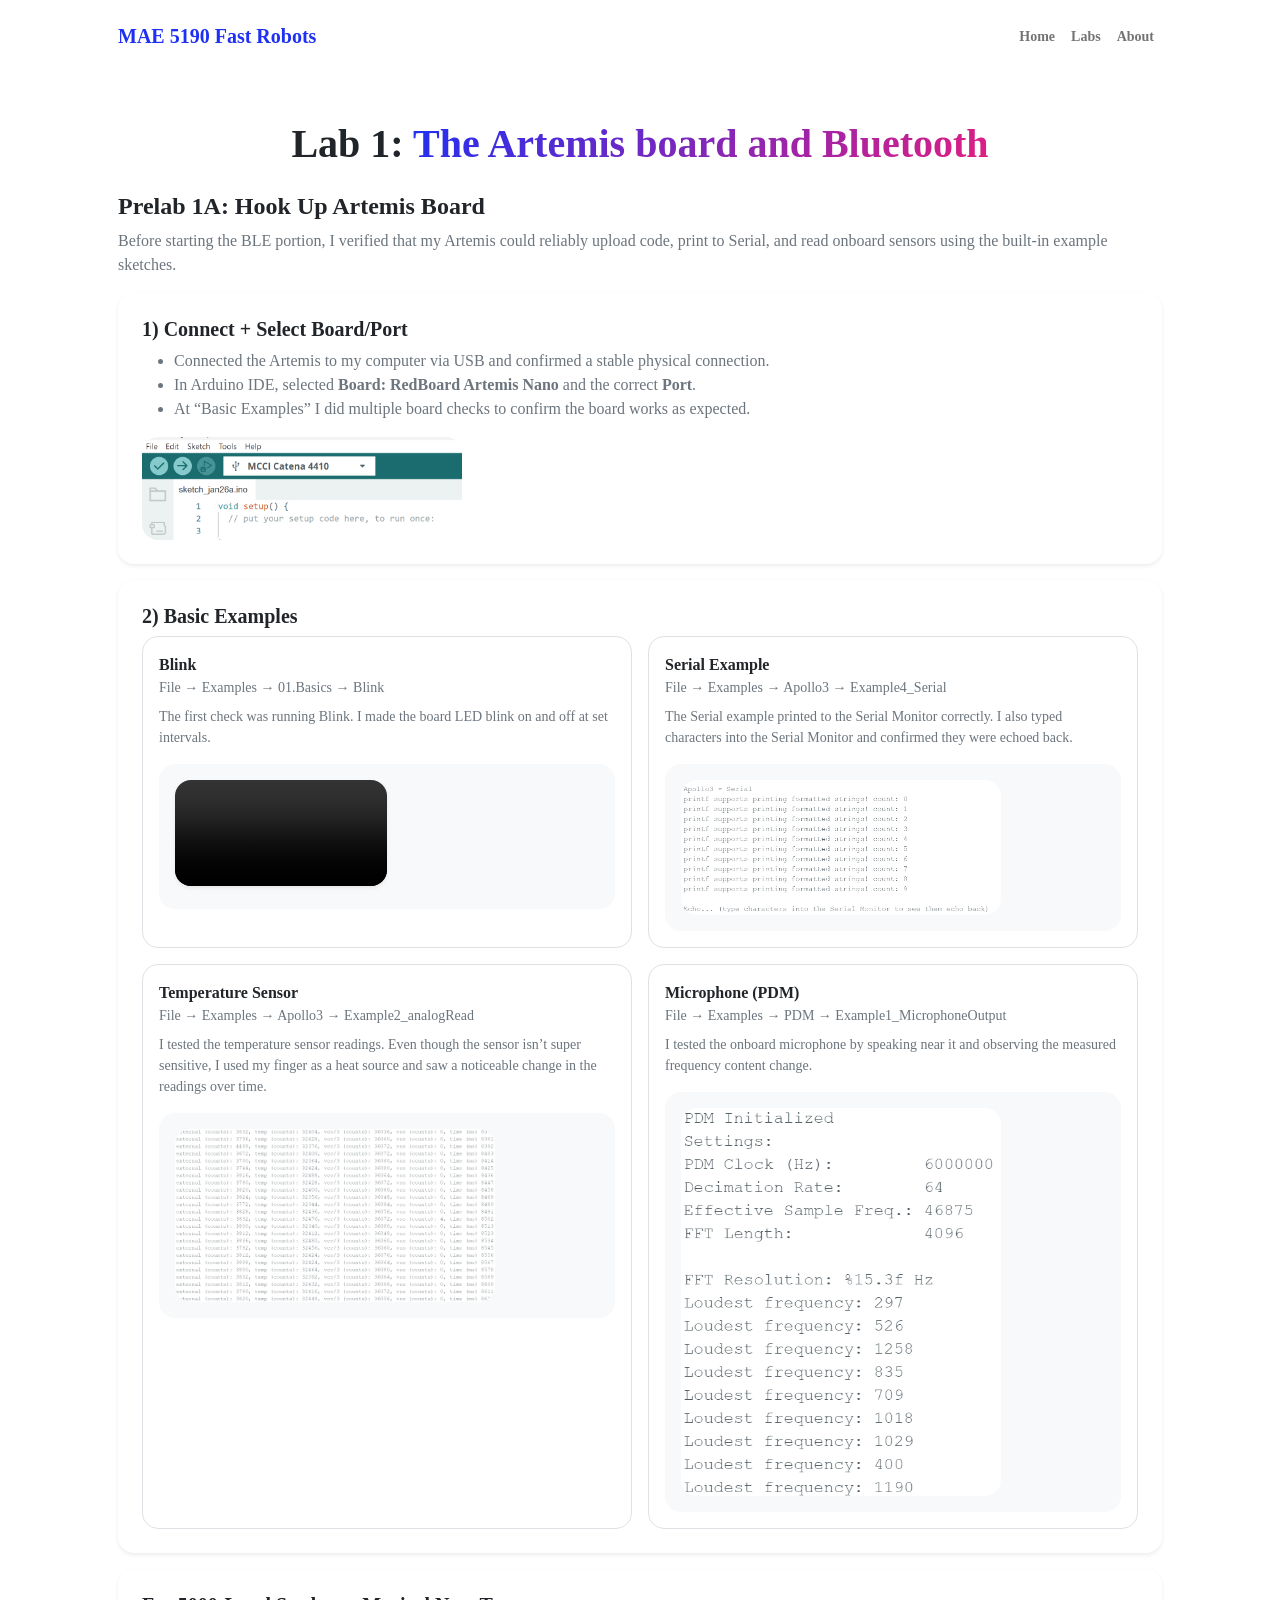
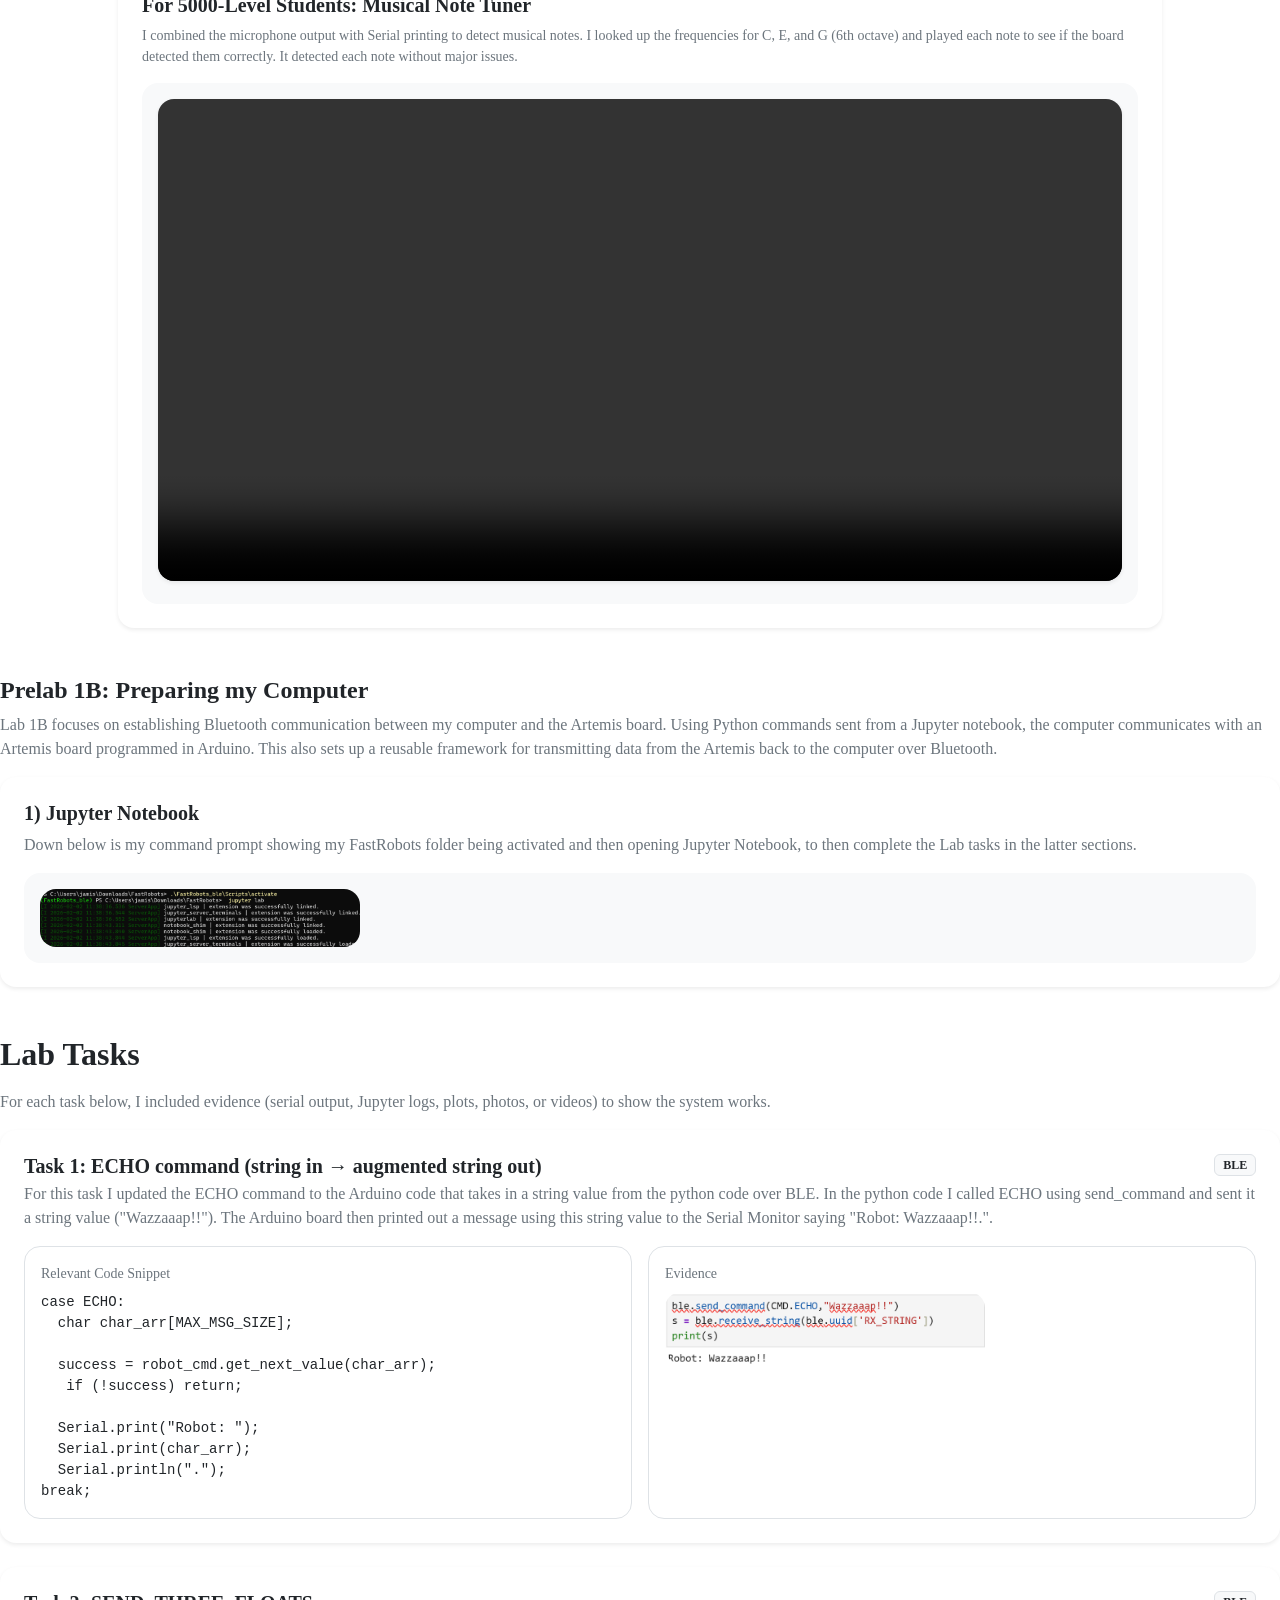
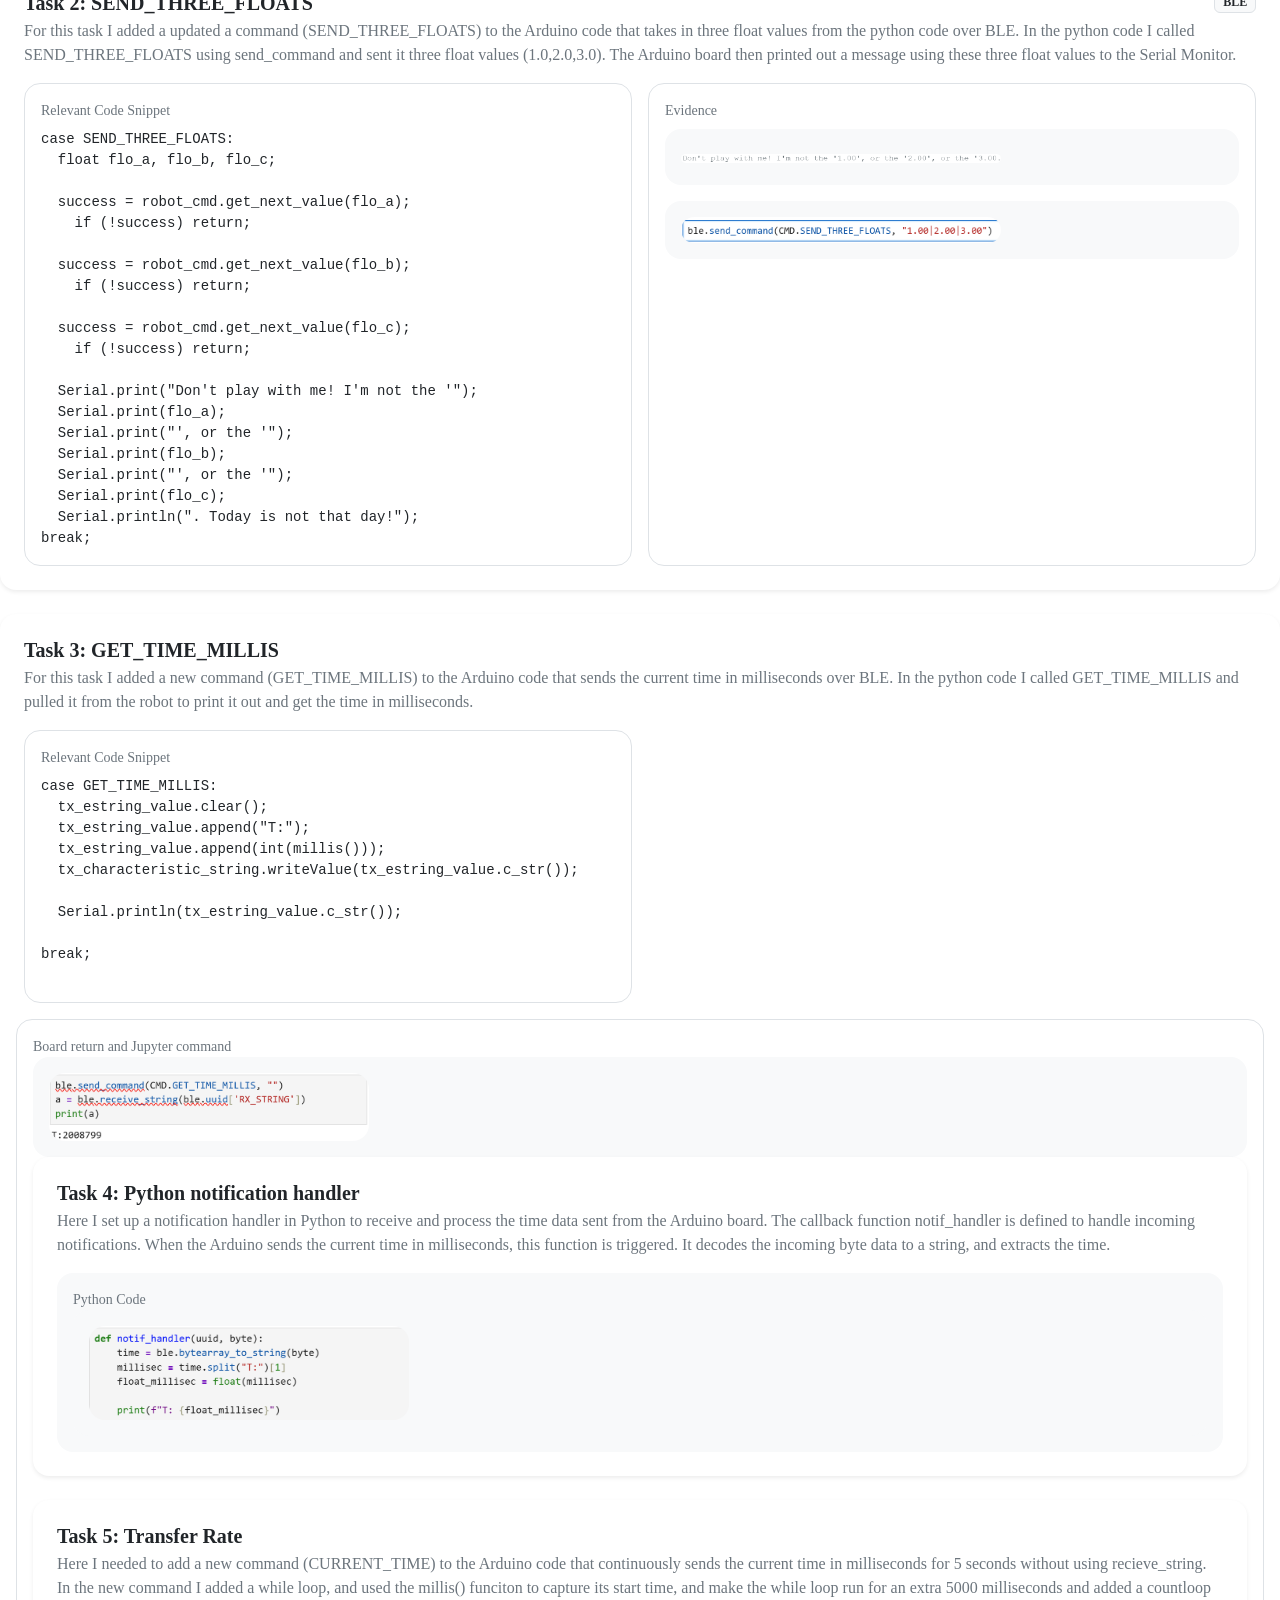
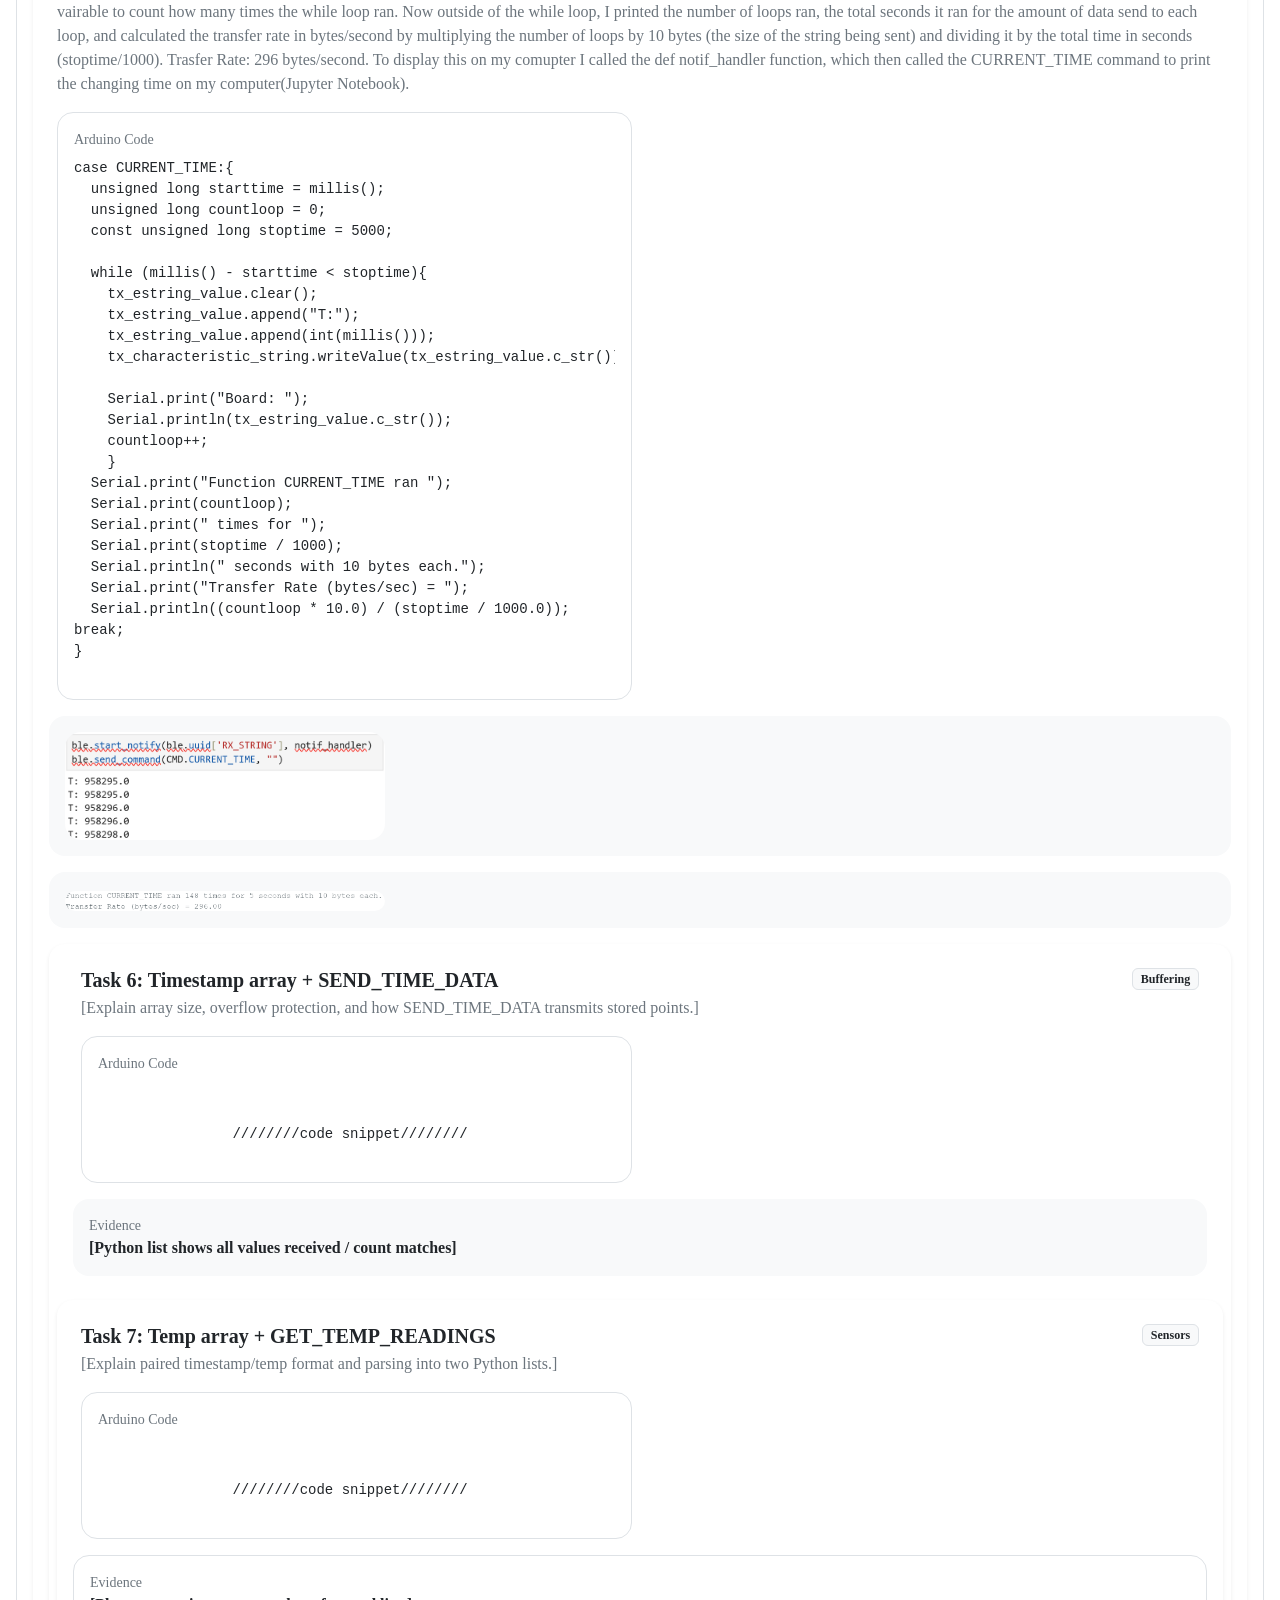
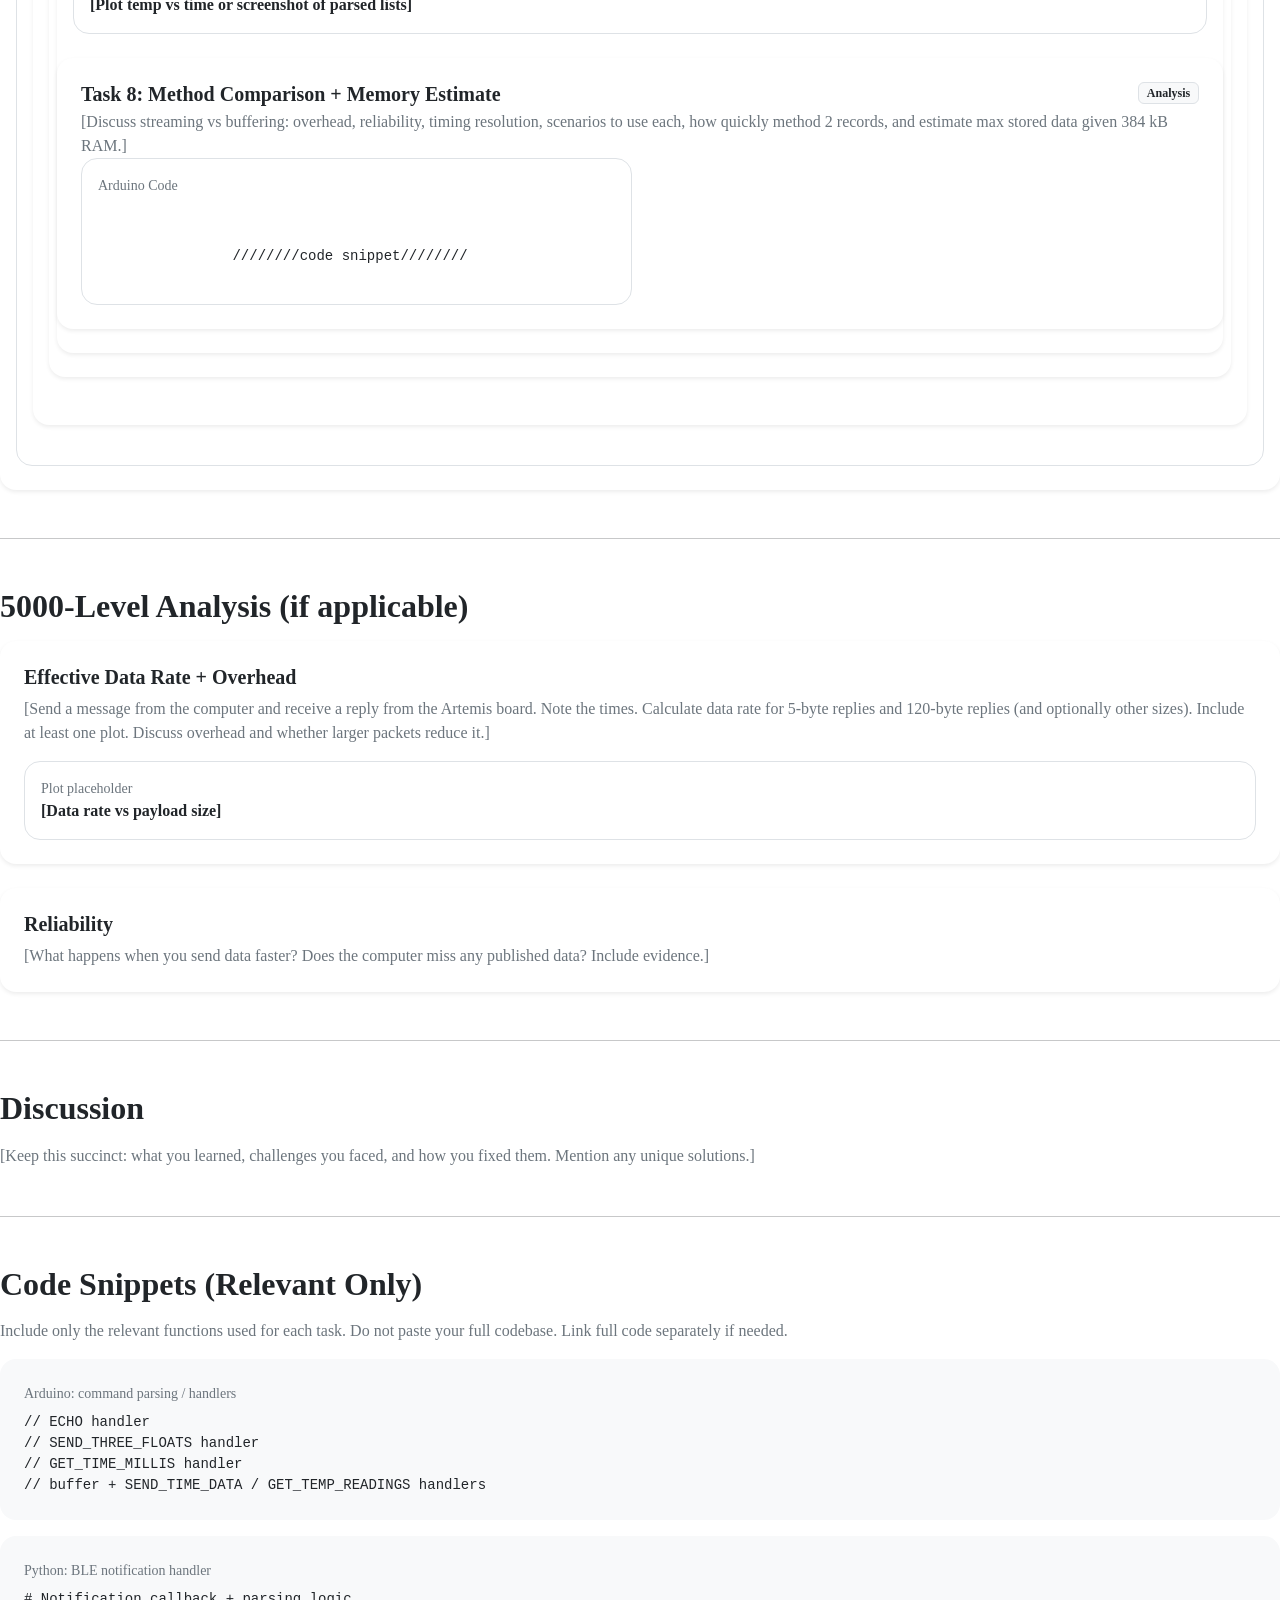
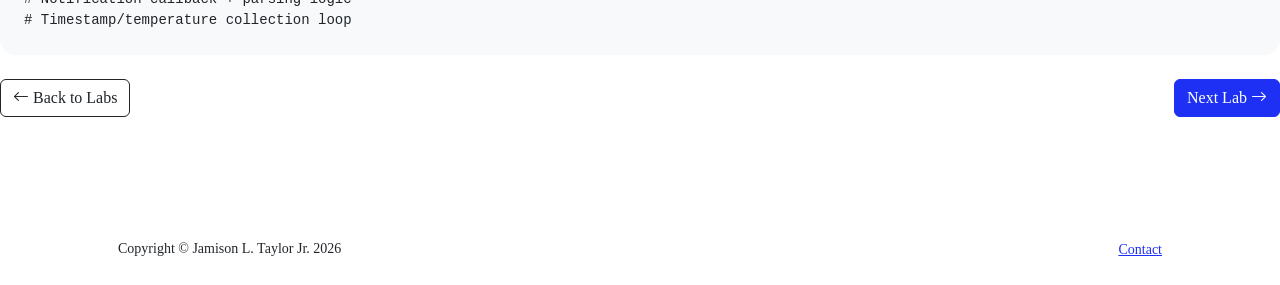
==== commit 49334f70: "pic4" ====
--- a/Labs/lab01.html
+++ b/Labs/lab01.html
@@ -75,7 +75,7 @@
                   </li>
                 </ul>
 
-                <div class="bg-light rounded-4 p-3">
+                 
                   <img class="img-fluid rounded-4" src="../assets/prelab1/prelab1.png" alt="Arduino board and port selection" class="img-fluid rounded-4 d-block mx-auto"
      style="max-width: 320px;"
      alt="Serial screenshot"/>
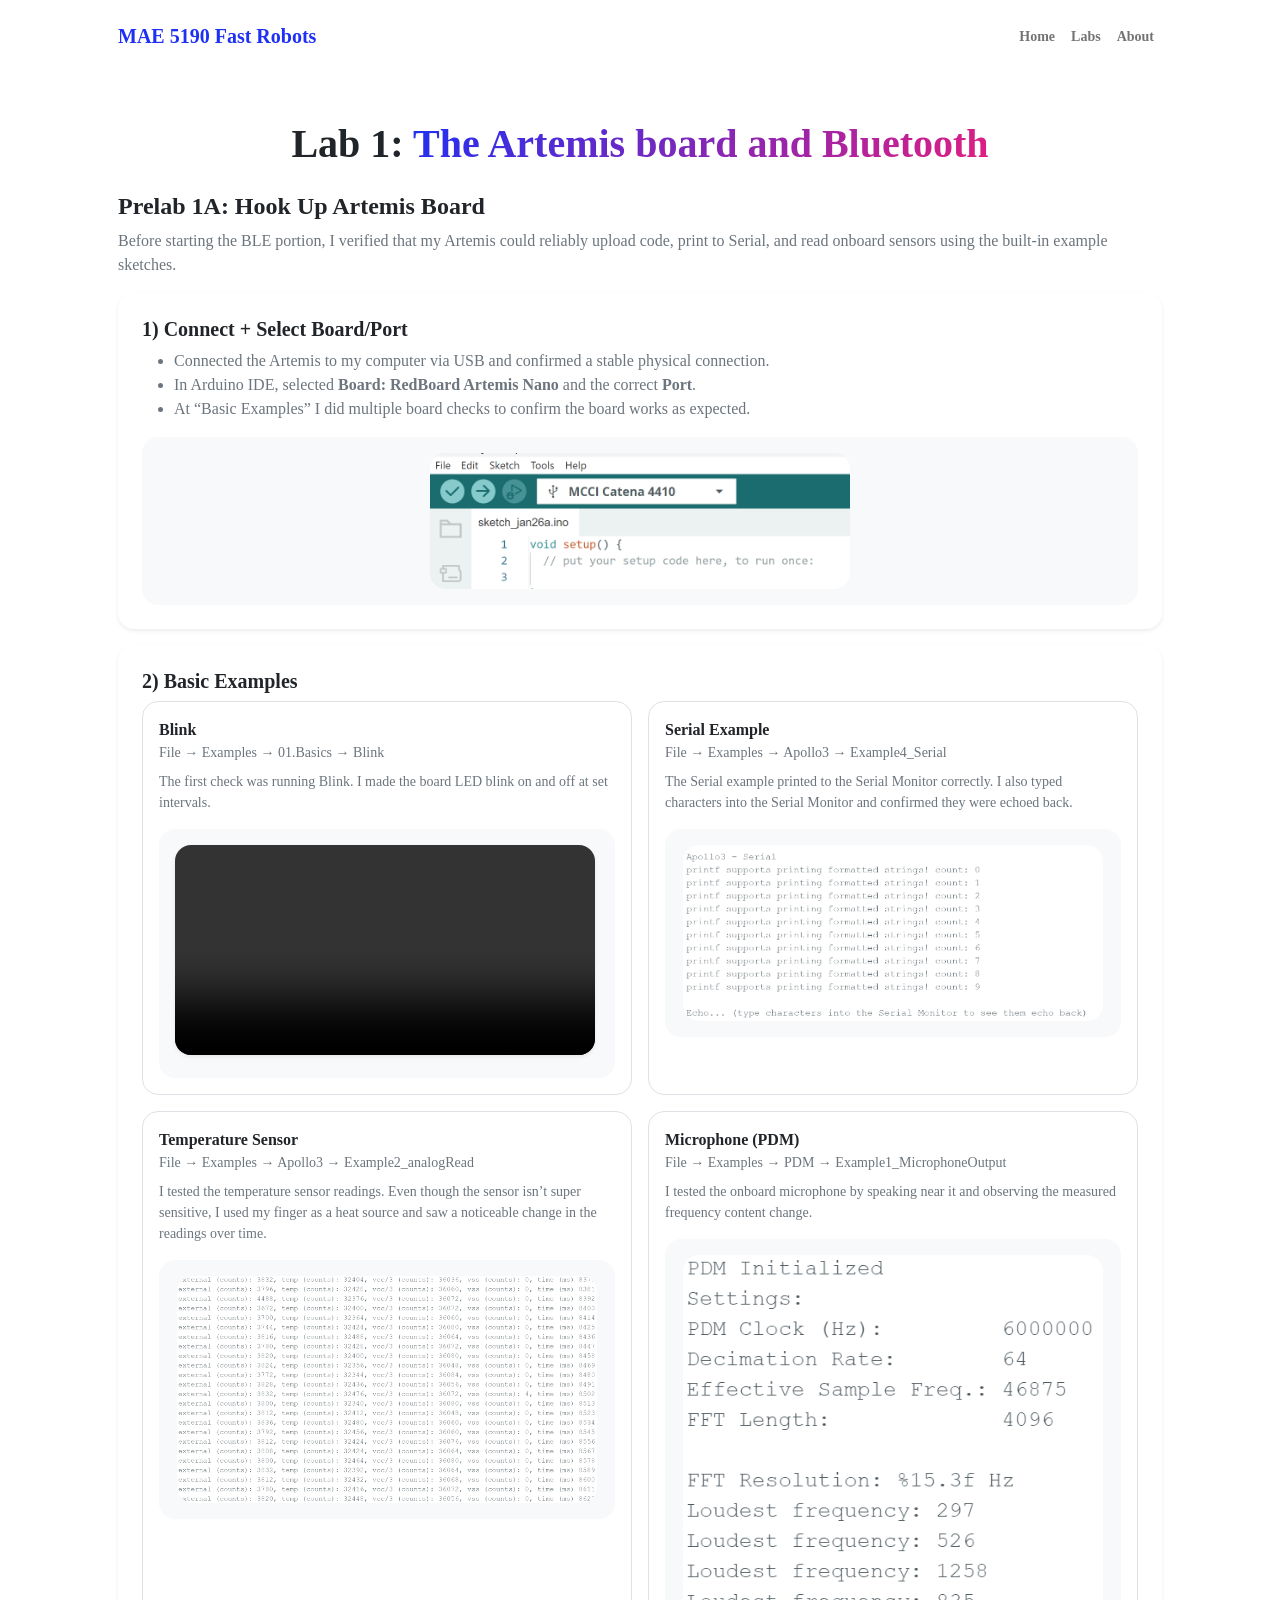
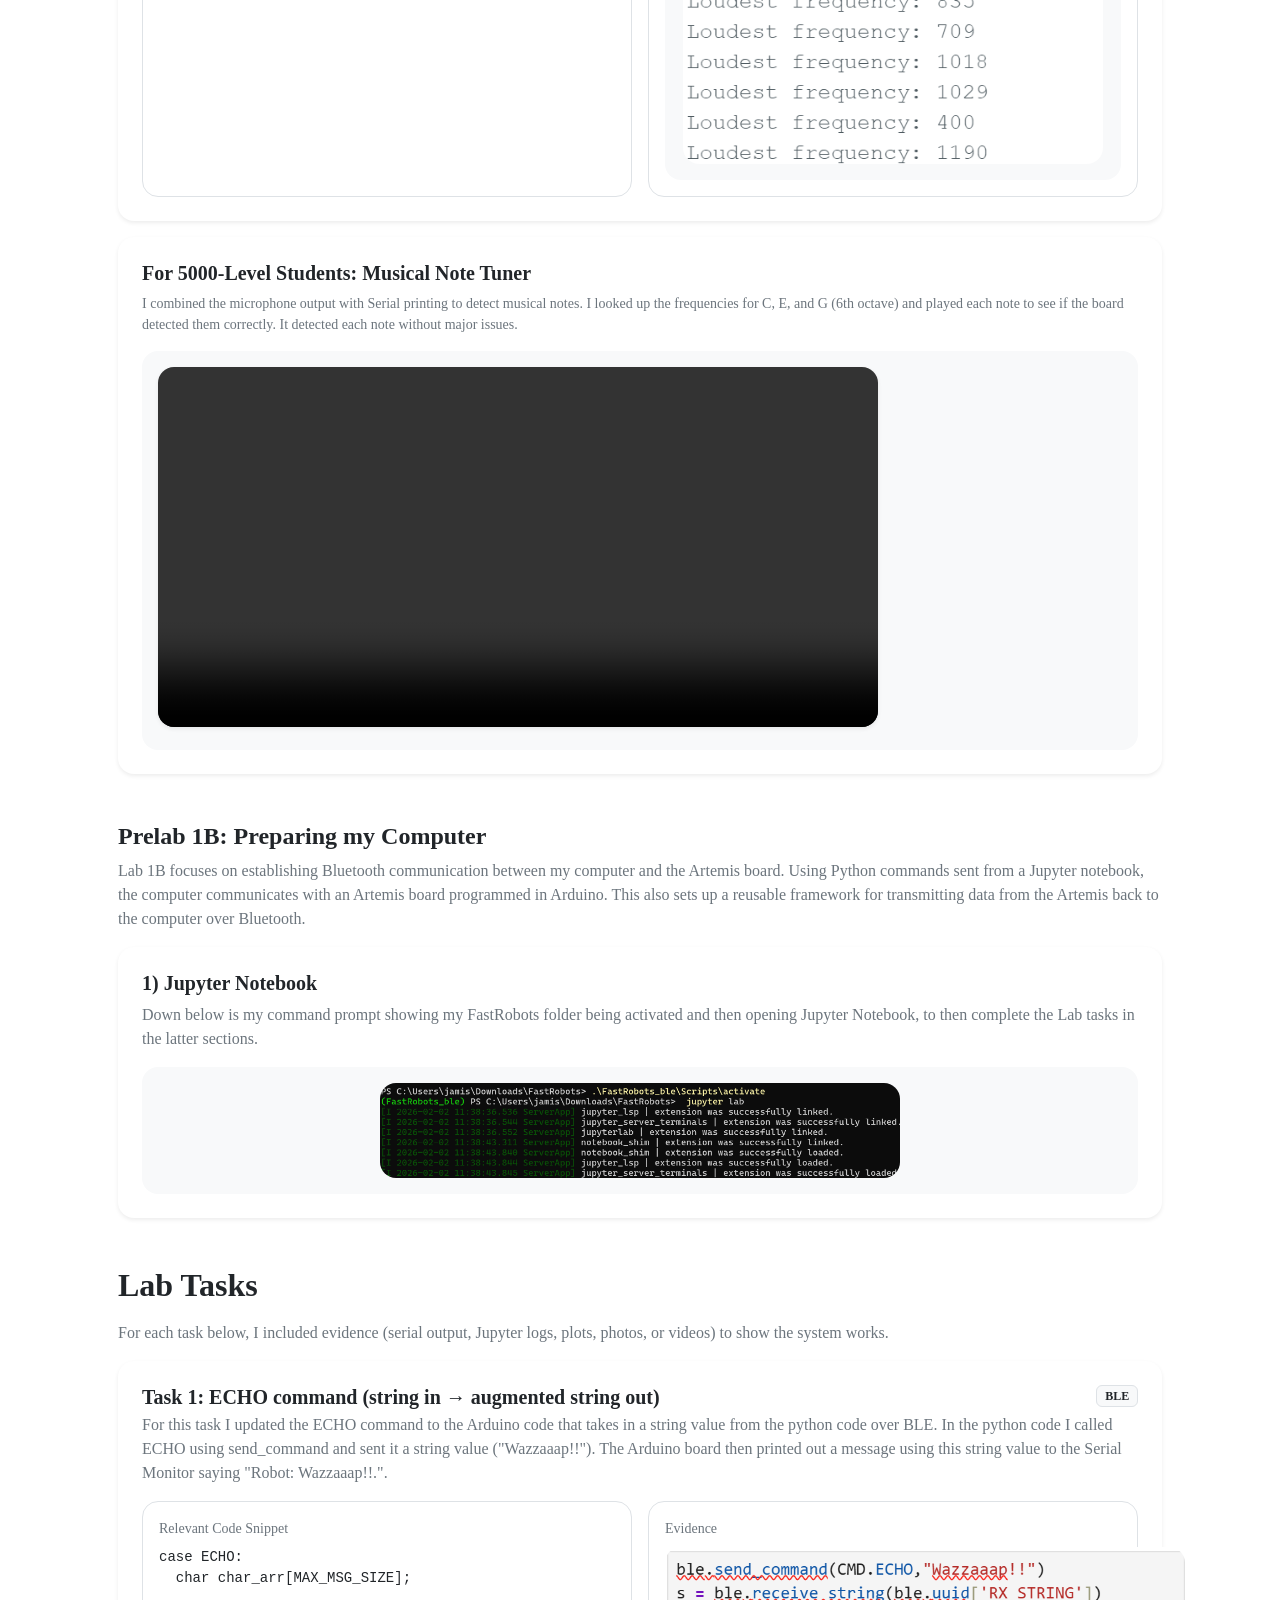
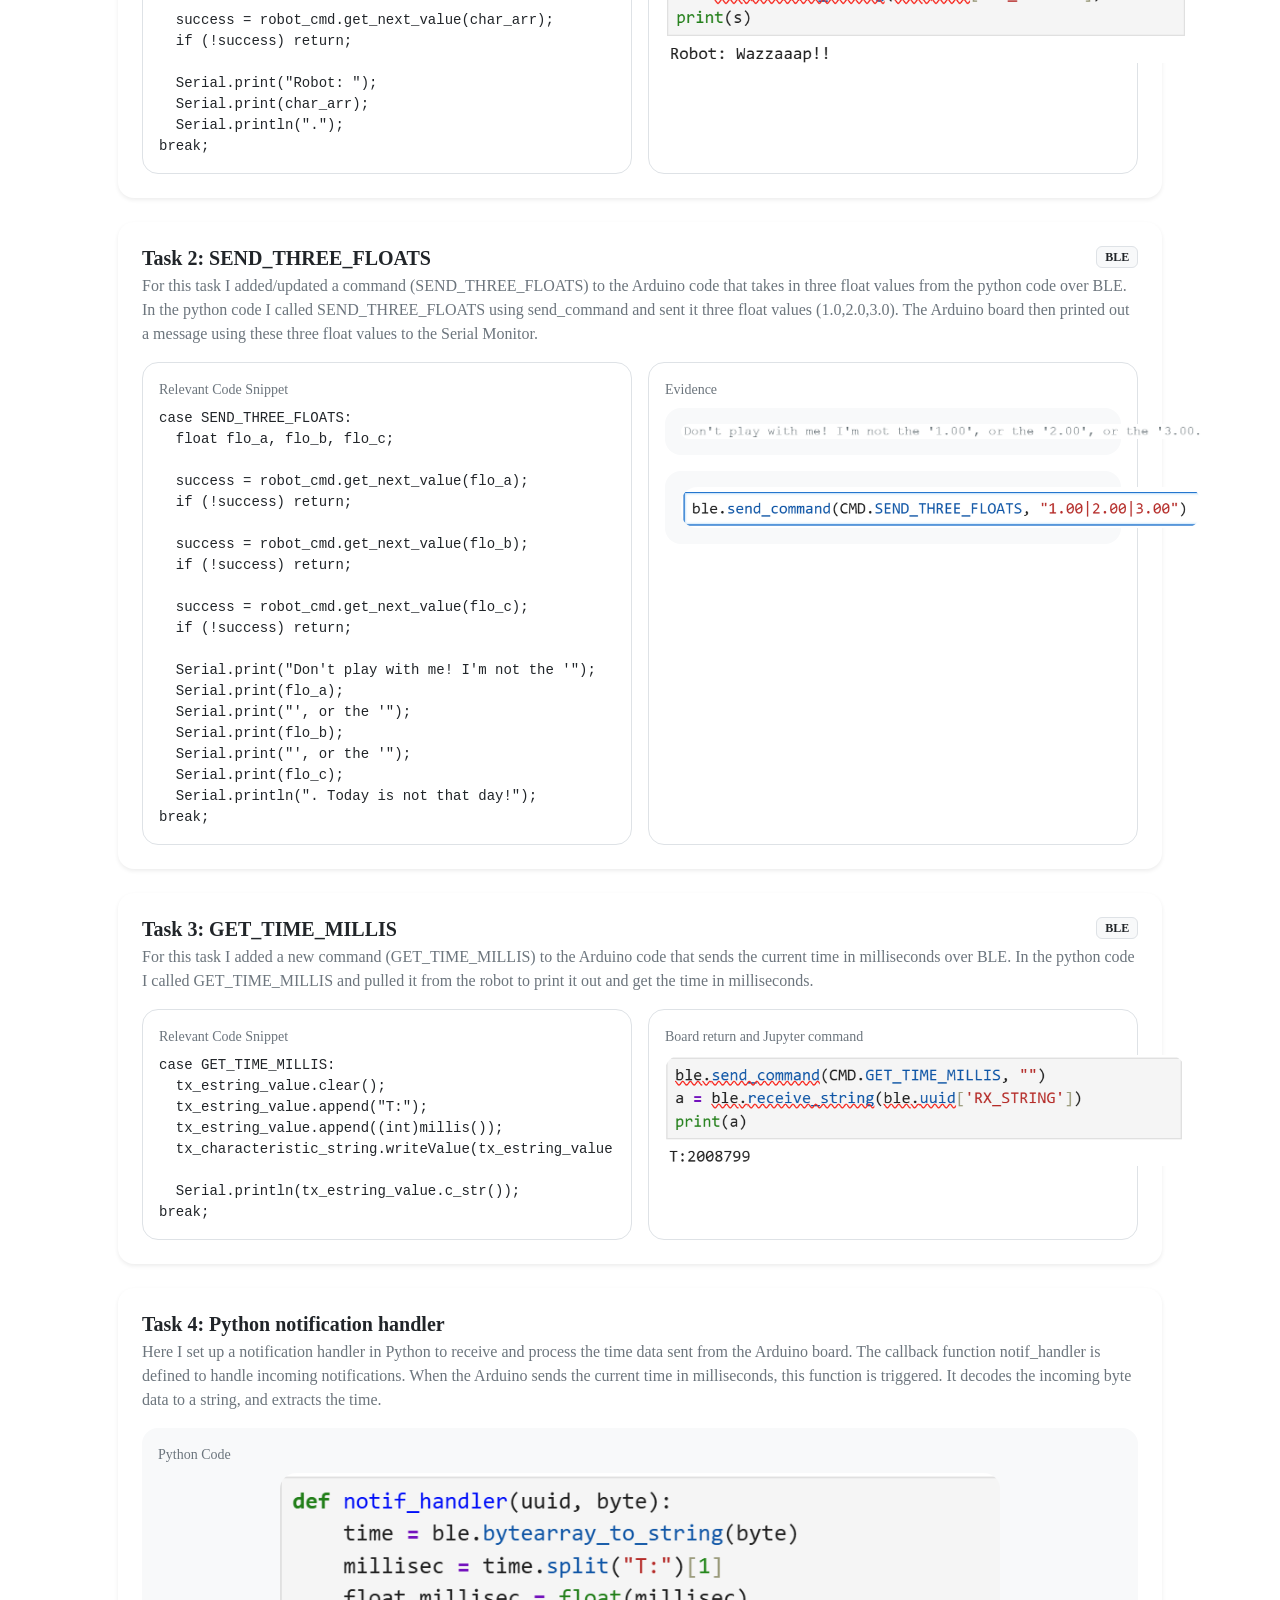
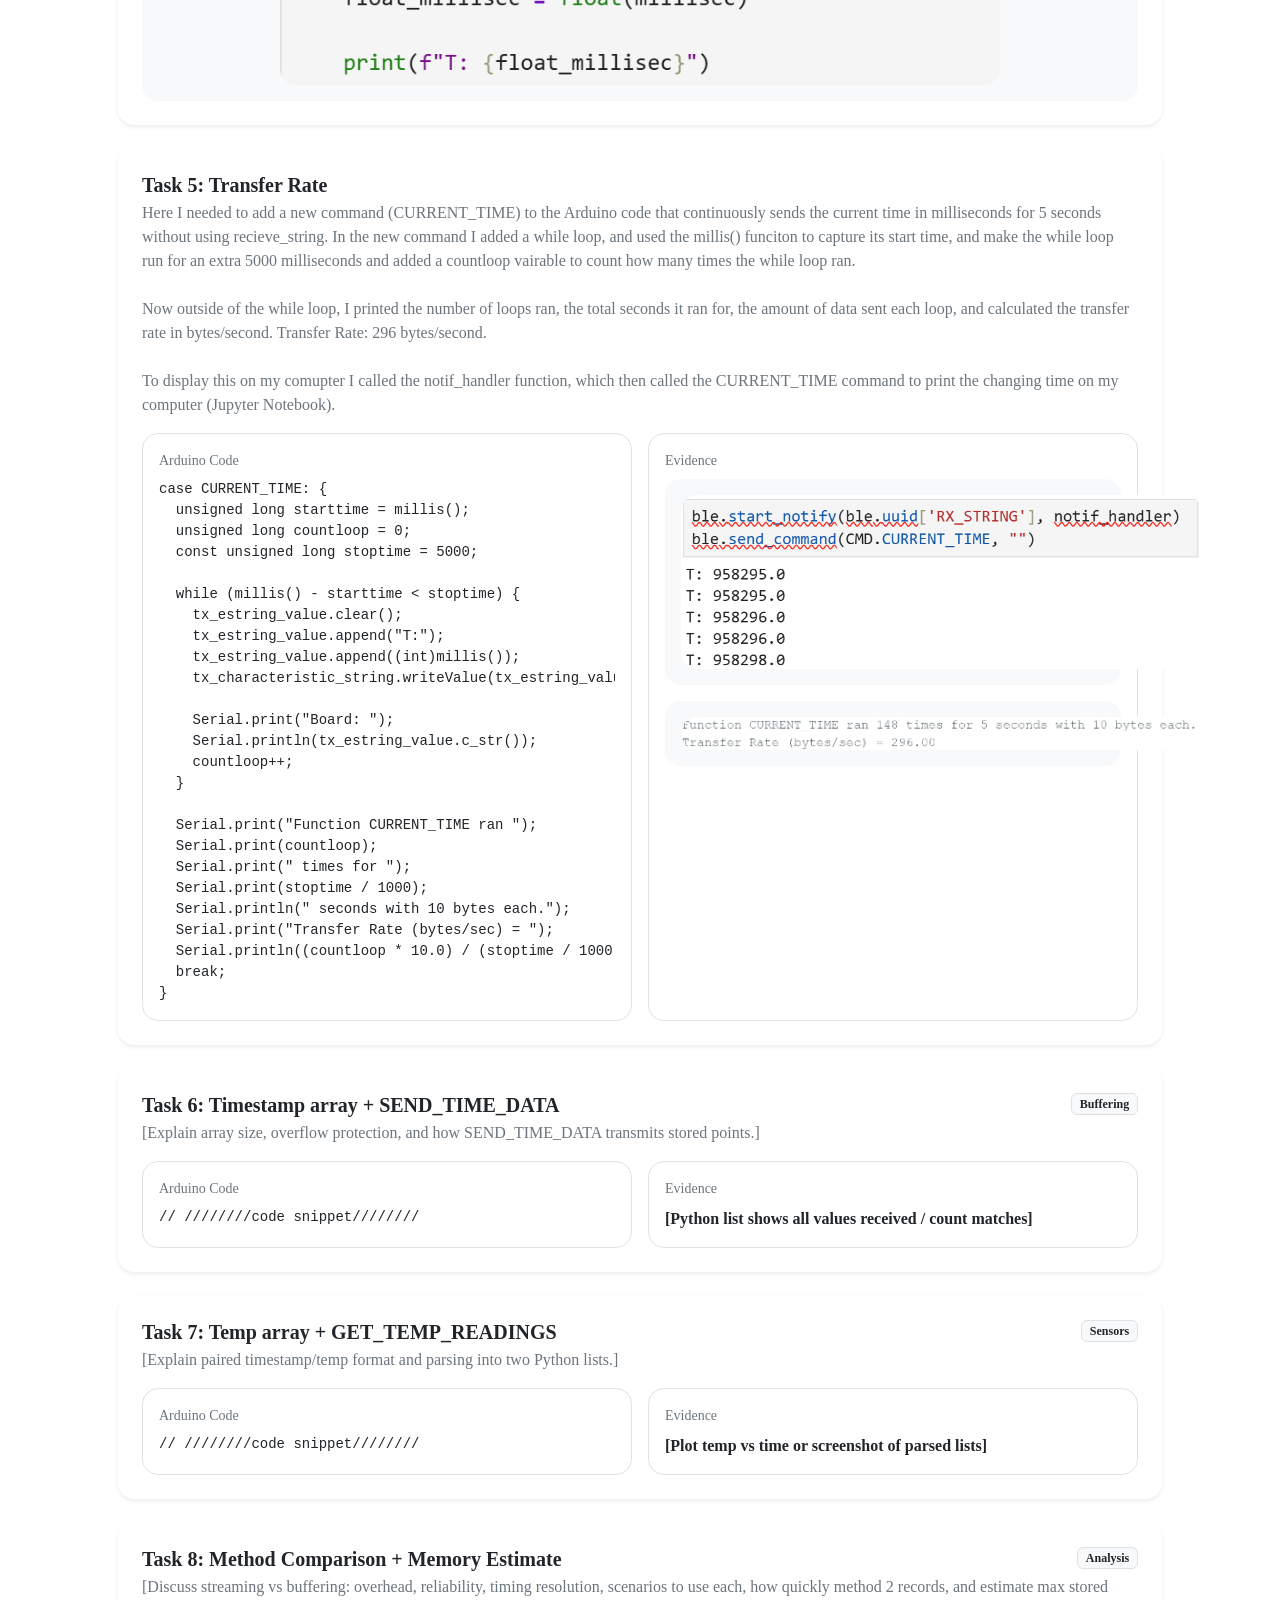
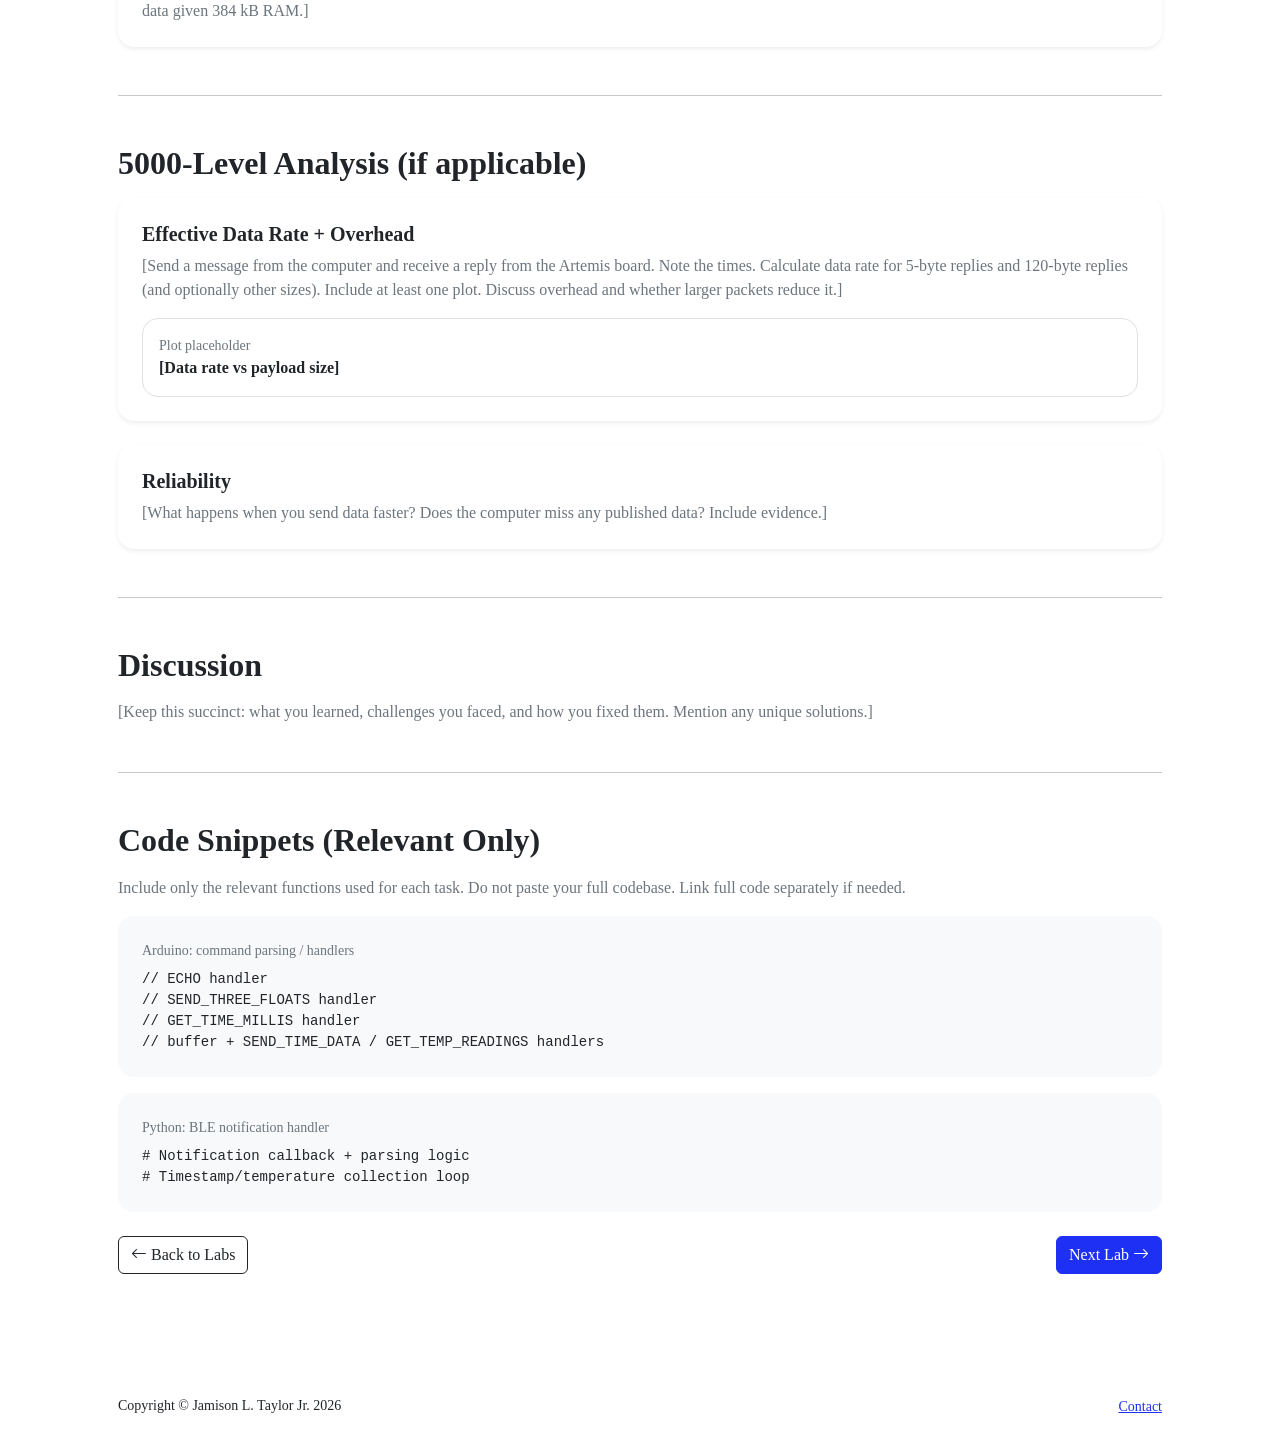
==== commit c3f9a001: "ghj" ====
--- a/Labs/lab01.html
+++ b/Labs/lab01.html
@@ -70,15 +70,16 @@
                     In Arduino IDE, selected <span class="fw-semibold">Board: RedBoard Artemis Nano</span> and the correct
                     <span class="fw-semibold">Port</span>.
                   </li>
-                  <li>
-                    At “Basic Examples” I did multiple board checks to confirm the board works as expected.
-                  </li>
+                  <li>At “Basic Examples” I did multiple board checks to confirm the board works as expected.</li>
                 </ul>
 
-                 
-                  <img class="img-fluid rounded-4" src="../assets/prelab1/prelab1.png" alt="Arduino board and port selection" class="img-fluid rounded-4 d-block mx-auto"
-     style="max-width: 320px;"
-     alt="Serial screenshot"/>
+                <div class="bg-light rounded-4 p-3">
+                  <img
+                    src="../assets/prelab1/prelab1.png"
+                    alt="Arduino board and port selection"
+                    class="img-fluid rounded-4 d-block mx-auto"
+                    style="max-width: 420px;"
+                  />
                 </div>
               </div>
             </div>
@@ -97,7 +98,7 @@
                         The first check was running Blink. I made the board LED blink on and off at set intervals.
                       </div>
                       <div class="bg-light rounded-4 p-3 mt-3">
-                        <video class="w-50 rounded-4 shadow-sm" controls>
+                        <video class="w-100 rounded-4 shadow-sm" style="max-width: 420px;" controls>
                           <source src="../assets/prelab1/prelab2.MOV" type="video/quicktime" />
                           Your browser does not support the video tag.
                         </video>
@@ -115,9 +116,12 @@
                         confirmed they were echoed back.
                       </div>
                       <div class="bg-light rounded-4 p-3 mt-3">
-                        <img class="img-fluid rounded-4" src="../assets/prelab1/prelab3.png" alt="Serial monitor input/output" class="img-fluid rounded-4 d-block mx-auto"
-     style="max-width: 320px;"
-     alt="Serial screenshot" />
+                        <img
+                          src="../assets/prelab1/prelab3.png"
+                          alt="Serial monitor input/output"
+                          class="img-fluid rounded-4 d-block mx-auto"
+                          style="max-width: 420px;"
+                        />
                       </div>
                     </div>
                   </div>
@@ -132,9 +136,12 @@
                         and saw a noticeable change in the readings over time.
                       </div>
                       <div class="bg-light rounded-4 p-3 mt-3">
-                        <img class="img-fluid rounded-4" src="../assets/prelab1/prelab4.png" alt="Temperature readings changing over time" class="img-fluid rounded-4 d-block mx-auto"
-     style="max-width: 320px;"
-     alt="Serial screenshot" />
+                        <img
+                          src="../assets/prelab1/prelab4.png"
+                          alt="Temperature readings changing over time"
+                          class="img-fluid rounded-4 d-block mx-auto"
+                          style="max-width: 420px;"
+                        />
                       </div>
                     </div>
                   </div>
@@ -148,9 +155,12 @@
                         I tested the onboard microphone by speaking near it and observing the measured frequency content change.
                       </div>
                       <div class="bg-light rounded-4 p-3 mt-3">
-                        <img class="img-fluid rounded-4" src="../assets/prelab1/prelab5.png" alt="Microphone output evidence" class="img-fluid rounded-4 d-block mx-auto"
-     style="max-width: 320px;"
-     alt="Serial screenshot" />
+                        <img
+                          src="../assets/prelab1/prelab5.png"
+                          alt="Microphone output evidence"
+                          class="img-fluid rounded-4 d-block mx-auto"
+                          style="max-width: 420px;"
+                        />
                       </div>
                     </div>
                   </div>
@@ -167,7 +177,7 @@
                   (6th octave) and played each note to see if the board detected them correctly. It detected each note without major issues.
                 </div>
                 <div class="bg-light rounded-4 p-3">
-                  <video class="w-100 rounded-4 shadow-sm" controls>
+                  <video class="w-100 rounded-4 shadow-sm" style="max-width: 720px;" controls>
                     <source src="../assets/prelab1/prelab6.mp4" type="video/mp4" />
                     Your browser does not support the video tag.
                   </video>
@@ -196,9 +206,12 @@
                   Jupyter Notebook, to then complete the Lab tasks in the latter sections.
                 </p>
                 <div class="bg-light rounded-4 p-3">
-                  <img class="img-fluid rounded-4" src="../assets/prelab1/prelab7.png" alt="Command prompt and Jupyter launch" class="img-fluid rounded-4 d-block mx-auto"
-     style="max-width: 320px;"
-     alt="Serial screenshot" />
+                  <img
+                    src="../assets/prelab1/prelab7.png"
+                    alt="Command prompt and Jupyter launch"
+                    class="img-fluid rounded-4 d-block mx-auto"
+                    style="max-width: 520px;"
+                  />
                 </div>
               </div>
             </div>
@@ -235,7 +248,7 @@
   char char_arr[MAX_MSG_SIZE];
 
   success = robot_cmd.get_next_value(char_arr);
-   if (!success) return;
+  if (!success) return;
 
   Serial.print("Robot: ");
   Serial.print(char_arr);
@@ -247,9 +260,12 @@
                   <div class="col-md-6">
                     <div class="border rounded-4 p-3 h-100">
                       <div class="small text-muted mb-2">Evidence</div>
-                      <img class="img-fluid rounded-4" src="../assets/prelab1/q1.png" alt="ECHO evidence" class="img-fluid rounded-4 d-block mx-auto"
-     style="max-width: 320px;"
-     alt="Serial screenshot" />
+                      <img
+                        src="../assets/prelab1/q1.png"
+                        alt="ECHO evidence"
+                        class="img-fluid rounded-4 d-block mx-auto"
+                        style="max-width: 520px;"
+                      />
                     </div>
                   </div>
                 </div>
@@ -265,7 +281,7 @@
                 </div>
 
                 <p class="text-muted mb-3">
-                  For this task I added a updated a command (SEND_THREE_FLOATS) to the Arduino code that takes in three float values
+                  For this task I added/updated a command (SEND_THREE_FLOATS) to the Arduino code that takes in three float values
                   from the python code over BLE. In the python code I called SEND_THREE_FLOATS using send_command and sent it three float values (1.0,2.0,3.0).
                   The Arduino board then printed out a message using these three float values to the Serial Monitor.
                 </p>
@@ -278,13 +294,13 @@
   float flo_a, flo_b, flo_c;
 
   success = robot_cmd.get_next_value(flo_a);
-    if (!success) return;
+  if (!success) return;
 
   success = robot_cmd.get_next_value(flo_b);
-    if (!success) return;
+  if (!success) return;
 
   success = robot_cmd.get_next_value(flo_c);
-    if (!success) return;
+  if (!success) return;
 
   Serial.print("Don't play with me! I'm not the '");
   Serial.print(flo_a);
@@ -293,23 +309,30 @@
   Serial.print("', or the '");
   Serial.print(flo_c);
   Serial.println(". Today is not that day!");
-break;
-</code></pre>
+break;</code></pre>
                     </div>
                   </div>
 
                   <div class="col-md-6">
                     <div class="border rounded-4 p-3 h-100">
                       <div class="small text-muted mb-2">Evidence</div>
+
                       <div class="bg-light rounded-4 p-3 mb-3">
-                        <img class="img-fluid rounded-4" src="../assets/prelab1/q11.png" alt="SEND_THREE_FLOATS evidence 1" class="img-fluid rounded-4 d-block mx-auto"
-     style="max-width: 320px;"
-     alt="Serial screenshot" />
-                      </div>
+                        <img
+                          src="../assets/prelab1/q11.png"
+                          alt="SEND_THREE_FLOATS evidence 1"
+                          class="img-fluid rounded-4 d-block mx-auto"
+                          style="max-width: 520px;"
+                        />
+                      </div>
+
                       <div class="bg-light rounded-4 p-3">
-                        <img class="img-fluid rounded-4" src="../assets/prelab1/q12.png" alt="SEND_THREE_FLOATS evidence 2" class="img-fluid rounded-4 d-block mx-auto"
-     style="max-width: 320px;"
-     alt="Serial screenshot" />
+                        <img
+                          src="../assets/prelab1/q12.png"
+                          alt="SEND_THREE_FLOATS evidence 2"
+                          class="img-fluid rounded-4 d-block mx-auto"
+                          style="max-width: 520px;"
+                        />
                       </div>
                     </div>
                   </div>
@@ -321,16 +344,15 @@
             <div class="card border-0 shadow-sm rounded-4 mb-4">
               <div class="card-body p-4">
                 <div class="d-flex justify-content-between align-items-start">
-                  <h3 class="h5 fw-bolder mb-1">Task 3: GET_TIME_MILLIS </h3>
-                </div>
-                <p class="text-muted mb-3">
-                  For this task I added a new command (GET_TIME_MILLIS) to the 
-                  Arduino code that sends the current time in milliseconds over BLE. 
-                  In the python code I called GET_TIME_MILLIS and pulled it from the robot
-                  to print it out and get the time in milliseconds.
-
-                </p>
-                
+                  <h3 class="h5 fw-bolder mb-1">Task 3: GET_TIME_MILLIS</h3>
+                  <span class="badge bg-light text-dark border">BLE</span>
+                </div>
+
+                <p class="text-muted mb-3">
+                  For this task I added a new command (GET_TIME_MILLIS) to the Arduino code that sends the current time in milliseconds over BLE.
+                  In the python code I called GET_TIME_MILLIS and pulled it from the robot to print it out and get the time in milliseconds.
+                </p>
+
                 <div class="row g-3">
                   <div class="col-md-6">
                     <div class="border rounded-4 p-3 h-100">
@@ -338,49 +360,53 @@
                       <pre class="mb-0"><code>case GET_TIME_MILLIS:
   tx_estring_value.clear();
   tx_estring_value.append("T:");
-  tx_estring_value.append(int(millis()));
+  tx_estring_value.append((int)millis());
   tx_characteristic_string.writeValue(tx_estring_value.c_str());
 
   Serial.println(tx_estring_value.c_str());
-
-break;
-                </code></pre>    
-              </div>
-            </div>
-            <div class="border rounded-4 p-3">
-                  <div class="small text-muted">Board return and Jupyter command</div>
-          <div class="bg-light rounded-4 p-3">
-                  <img class="img-fluid rounded-4" src="../assets/prelab1/q3.png" alt="Arduino board and port selection" class="img-fluid rounded-4 d-block mx-auto"
-     style="max-width: 320px;"
-     alt="Serial screenshot" />
-                
-                </div>
-                
-            
-            
-                  <!-- Task 4 -->
+break;</code></pre>
+                    </div>
+                  </div>
+
+                  <div class="col-md-6">
+                    <div class="border rounded-4 p-3 h-100">
+                      <div class="small text-muted mb-2">Board return and Jupyter command</div>
+                      <img
+                        src="../assets/prelab1/q3.png"
+                        alt="GET_TIME_MILLIS evidence"
+                        class="img-fluid rounded-4 d-block mx-auto"
+                        style="max-width: 520px;"
+                      />
+                    </div>
+                  </div>
+                </div>
+              </div>
+            </div>
+
+            <!-- Task 4 -->
             <div class="card border-0 shadow-sm rounded-4 mb-4">
               <div class="card-body p-4">
                 <div class="d-flex justify-content-between align-items-start">
                   <h3 class="h5 fw-bolder mb-1">Task 4: Python notification handler</h3>
                 </div>
+
                 <p class="text-muted mb-3">
                   Here I set up a notification handler in Python to receive and process the time data sent from the Arduino board.
                   The callback function notif_handler is defined to handle incoming notifications. When the Arduino sends the current time in milliseconds,
                   this function is triggered. It decodes the incoming byte data to a string, and extracts the time.
-
-                </p>
-
-                 <div class="bg-light rounded-4 p-3">
-                  <div class="small text-muted">Python Code</div>
+                </p>
+
                 <div class="bg-light rounded-4 p-3">
-                  <img class="img-fluid rounded-4" src="../assets/prelab1/q4.png" alt="Arduino board and port selection" class="img-fluid rounded-4 d-block mx-auto"
-     style="max-width: 320px;"
-     alt="Serial screenshot" />
-                </div>                
-              </div>
-            </div>
-          </div>
+                  <div class="small text-muted mb-2">Python Code</div>
+                  <img
+                    src="../assets/prelab1/q4.png"
+                    alt="Python notification handler code screenshot"
+                    class="img-fluid rounded-4 d-block mx-auto"
+                    style="max-width: 720px;"
+                  />
+                </div>
+              </div>
+            </div>
 
             <!-- Task 5 -->
             <div class="card border-0 shadow-sm rounded-4 mb-4">
@@ -388,39 +414,40 @@
                 <div class="d-flex justify-content-between align-items-start">
                   <h3 class="h5 fw-bolder mb-1">Task 5: Transfer Rate</h3>
                 </div>
+
                 <p class="text-muted mb-3">
                   Here I needed to add a new command (CURRENT_TIME) to the Arduino code that continuously sends the current time in milliseconds
-                  for 5 seconds without using recieve_string. In the new command I added a while loop, and used the millis() funciton to capture 
+                  for 5 seconds without using recieve_string. In the new command I added a while loop, and used the millis() funciton to capture
                   its start time, and make the while loop run for an extra 5000 milliseconds and added a countloop vairable to count
-                  how many times the while loop ran. 
-
-                  Now outside of the while loop, I printed the number of loops ran, the total seconds it ran for
-                  the amount of data send to each loop, and calculated the transfer rate in bytes/second by multiplying the number of loops
-                  by 10 bytes (the size of the string being sent) and dividing it by the total time in seconds (stoptime/1000). Trasfer Rate: 296 bytes/second.
-
-                  To display this on my comupter I called the def notif_handler function, which then called the CURRENT_TIME 
-                  command to print the changing time on my computer(Jupyter Notebook). 
-                </p>
-                
+                  how many times the while loop ran.
+                  <br /><br />
+                  Now outside of the while loop, I printed the number of loops ran, the total seconds it ran for, the amount of data sent each loop,
+                  and calculated the transfer rate in bytes/second. Transfer Rate: 296 bytes/second.
+                  <br /><br />
+                  To display this on my comupter I called the notif_handler function, which then called the CURRENT_TIME
+                  command to print the changing time on my computer (Jupyter Notebook).
+                </p>
+
                 <div class="row g-3">
                   <div class="col-md-6">
                     <div class="border rounded-4 p-3 h-100">
                       <div class="small text-muted mb-2">Arduino Code</div>
-                      <pre class="mb-0"><code>case CURRENT_TIME:{
+                      <pre class="mb-0"><code>case CURRENT_TIME: {
   unsigned long starttime = millis();
   unsigned long countloop = 0;
   const unsigned long stoptime = 5000;
-  
-  while (millis() - starttime < stoptime){
+
+  while (millis() - starttime < stoptime) {
     tx_estring_value.clear();
     tx_estring_value.append("T:");
-    tx_estring_value.append(int(millis()));
+    tx_estring_value.append((int)millis());
     tx_characteristic_string.writeValue(tx_estring_value.c_str());
 
     Serial.print("Board: ");
     Serial.println(tx_estring_value.c_str());
     countloop++;
-    }
+  }
+
   Serial.print("Function CURRENT_TIME ran ");
   Serial.print(countloop);
   Serial.print(" times for ");
@@ -428,24 +455,37 @@
   Serial.println(" seconds with 10 bytes each.");
   Serial.print("Transfer Rate (bytes/sec) = ");
   Serial.println((countloop * 10.0) / (stoptime / 1000.0));
-break;
-}
-                 </code></pre>    
-              </div>
-            </div>
-                
-
-            <div class="bg-light rounded-4 p-3">
-                  <img class="img-fluid rounded-4" src="../assets/prelab1/q5.png" alt="Arduino board and port selection" class="img-fluid rounded-4 d-block mx-auto"
-     style="max-width: 320px;"
-     alt="Serial screenshot" />
-                </div> 
-            
-            <div class="bg-light rounded-4 p-3">
-                  <img class="img-fluid rounded-4" src="../assets/prelab1/q51.png" alt="Arduino board and port selection"class="img-fluid rounded-4 d-block mx-auto"
-     style="max-width: 320px;"
-     alt="Serial screenshot" />
-                </div> 
+  break;
+}</code></pre>
+                    </div>
+                  </div>
+
+                  <div class="col-md-6">
+                    <div class="border rounded-4 p-3 h-100">
+                      <div class="small text-muted mb-2">Evidence</div>
+
+                      <div class="bg-light rounded-4 p-3 mb-3">
+                        <img
+                          src="../assets/prelab1/q5.png"
+                          alt="Transfer rate evidence 1"
+                          class="img-fluid rounded-4 d-block mx-auto"
+                          style="max-width: 520px;"
+                        />
+                      </div>
+
+                      <div class="bg-light rounded-4 p-3">
+                        <img
+                          src="../assets/prelab1/q51.png"
+                          alt="Transfer rate evidence 2"
+                          class="img-fluid rounded-4 d-block mx-auto"
+                          style="max-width: 520px;"
+                        />
+                      </div>
+                    </div>
+                  </div>
+                </div>
+              </div>
+            </div>
 
             <!-- Task 6 -->
             <div class="card border-0 shadow-sm rounded-4 mb-4">
@@ -454,22 +494,25 @@
                   <h3 class="h5 fw-bolder mb-1">Task 6: Timestamp array + SEND_TIME_DATA</h3>
                   <span class="badge bg-light text-dark border">Buffering</span>
                 </div>
-                <p class="text-muted mb-3">[Explain array size, overflow protection, and how SEND_TIME_DATA transmits stored points.]</p>
-                
+
+                <p class="text-muted mb-3">
+                  [Explain array size, overflow protection, and how SEND_TIME_DATA transmits stored points.]
+                </p>
+
                 <div class="row g-3">
                   <div class="col-md-6">
                     <div class="border rounded-4 p-3 h-100">
                       <div class="small text-muted mb-2">Arduino Code</div>
-                      <pre class="mb-0"><code>
-                
-                ////////code snippet////////
-                 </code></pre>    
-              </div>
-            </div>
-                
-                <div class="bg-light rounded-4 p-3">
-                  <div class="small text-muted">Evidence</div>
-                  <div class="fw-semibold">[Python list shows all values received / count matches]</div>
+                      <pre class="mb-0"><code>// ////////code snippet////////</code></pre>
+                    </div>
+                  </div>
+
+                  <div class="col-md-6">
+                    <div class="border rounded-4 p-3 h-100">
+                      <div class="small text-muted mb-2">Evidence</div>
+                      <div class="fw-semibold">[Python list shows all values received / count matches]</div>
+                    </div>
+                  </div>
                 </div>
               </div>
             </div>
@@ -481,22 +524,25 @@
                   <h3 class="h5 fw-bolder mb-1">Task 7: Temp array + GET_TEMP_READINGS</h3>
                   <span class="badge bg-light text-dark border">Sensors</span>
                 </div>
-                <p class="text-muted mb-3">[Explain paired timestamp/temp format and parsing into two Python lists.]</p>
-                
+
+                <p class="text-muted mb-3">
+                  [Explain paired timestamp/temp format and parsing into two Python lists.]
+                </p>
+
                 <div class="row g-3">
                   <div class="col-md-6">
                     <div class="border rounded-4 p-3 h-100">
                       <div class="small text-muted mb-2">Arduino Code</div>
-                      <pre class="mb-0"><code>
-                
-                ////////code snippet////////
-                 </code></pre>    
-              </div>
-            </div>
-                
-                <div class="border rounded-4 p-3">
-                  <div class="small text-muted">Evidence</div>
-                  <div class="fw-semibold">[Plot temp vs time or screenshot of parsed lists]</div>
+                      <pre class="mb-0"><code>// ////////code snippet////////</code></pre>
+                    </div>
+                  </div>
+
+                  <div class="col-md-6">
+                    <div class="border rounded-4 p-3 h-100">
+                      <div class="small text-muted mb-2">Evidence</div>
+                      <div class="fw-semibold">[Plot temp vs time or screenshot of parsed lists]</div>
+                    </div>
+                  </div>
                 </div>
               </div>
             </div>
@@ -508,22 +554,11 @@
                   <h3 class="h5 fw-bolder mb-1">Task 8: Method Comparison + Memory Estimate</h3>
                   <span class="badge bg-light text-dark border">Analysis</span>
                 </div>
+
                 <p class="text-muted mb-0">
                   [Discuss streaming vs buffering: overhead, reliability, timing resolution, scenarios to use each, how quickly method 2 records,
                   and estimate max stored data given 384 kB RAM.]
                 </p>
-
-                <div class="row g-3">
-                  <div class="col-md-6">
-                    <div class="border rounded-4 p-3 h-100">
-                      <div class="small text-muted mb-2">Arduino Code</div>
-                      <pre class="mb-0"><code>
-                
-                ////////code snippet////////
-                 </code></pre>    
-              </div>
-            </div>
-
               </div>
             </div>
           </section>
@@ -601,7 +636,6 @@
               </a>
             </div>
           </section>
-
         </div><!-- /container -->
       </section>
     </main>
@@ -619,6 +653,7 @@
       </div>
     </footer>
 
+    <!-- Bootstrap core JS -->
     <script src="https://cdn.jsdelivr.net/npm/bootstrap@5.3.3/dist/js/bootstrap.bundle.min.js"></script>
   </body>
 </html>
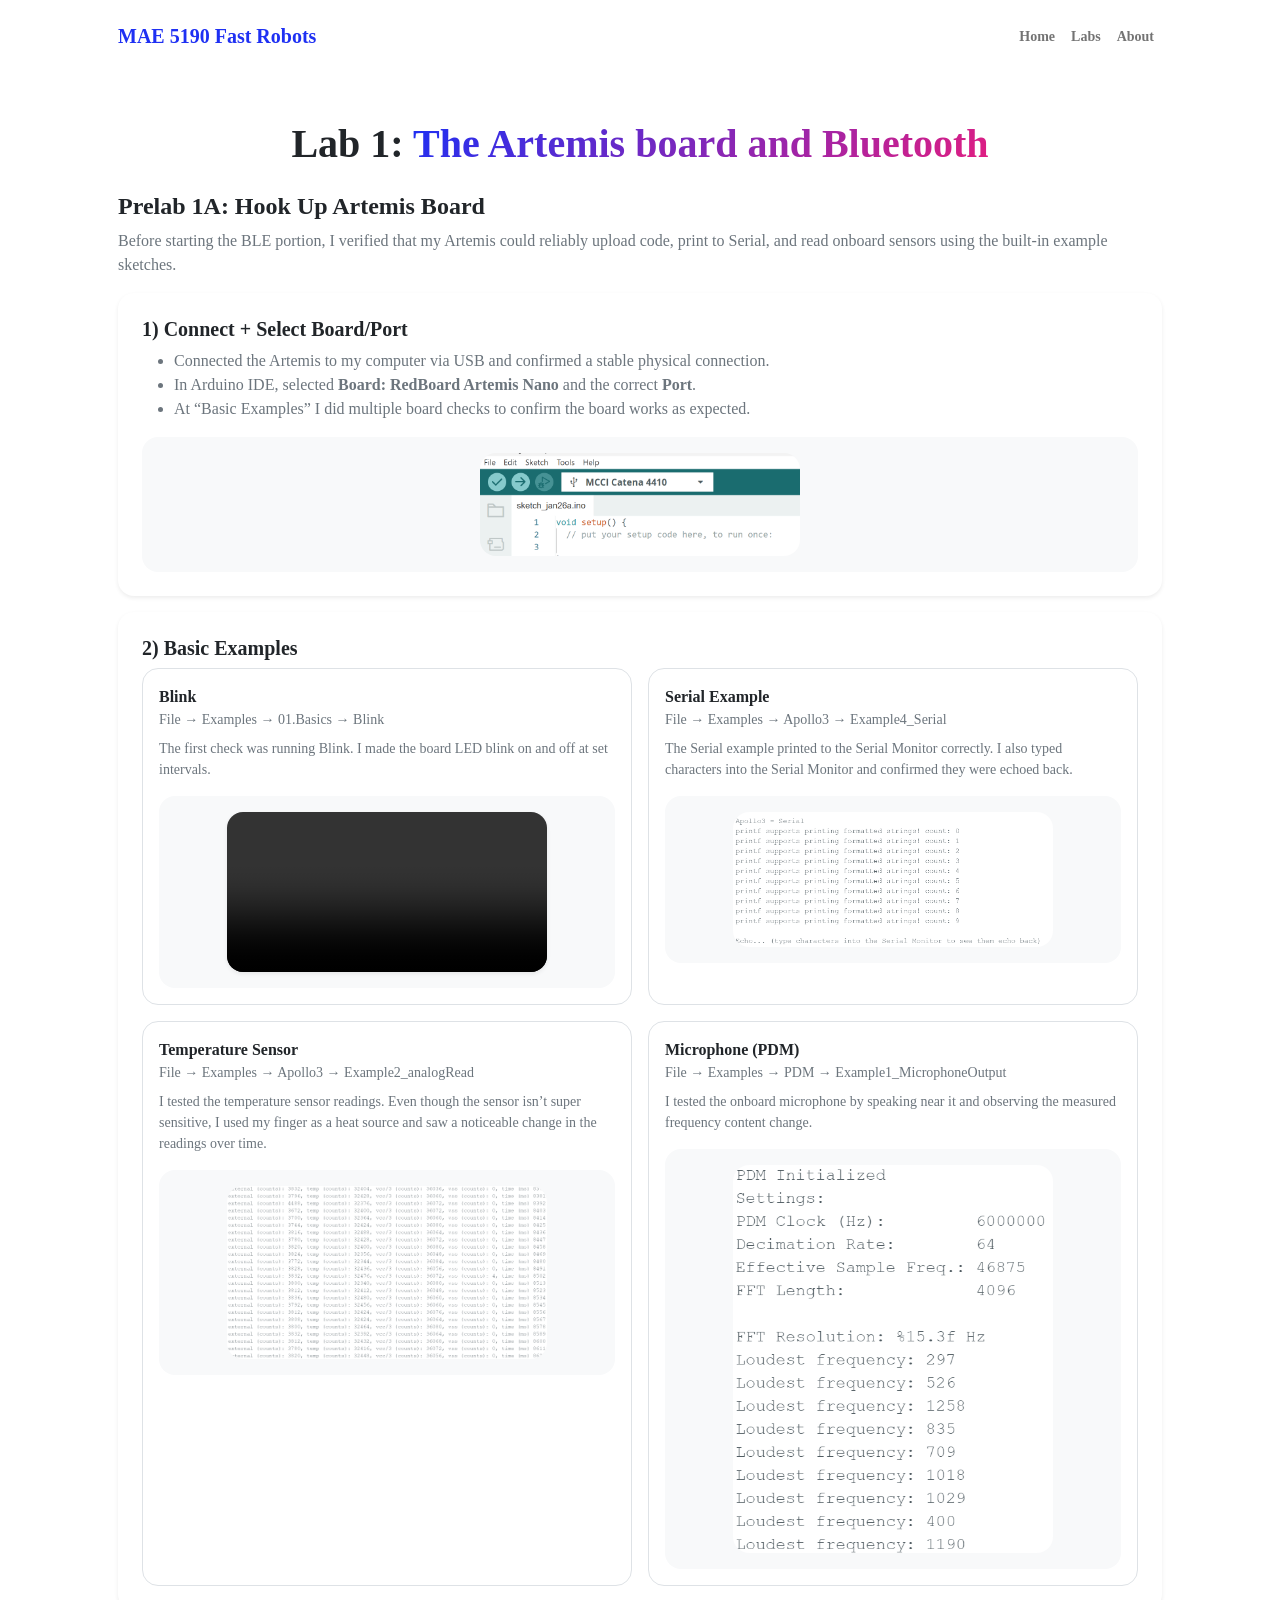
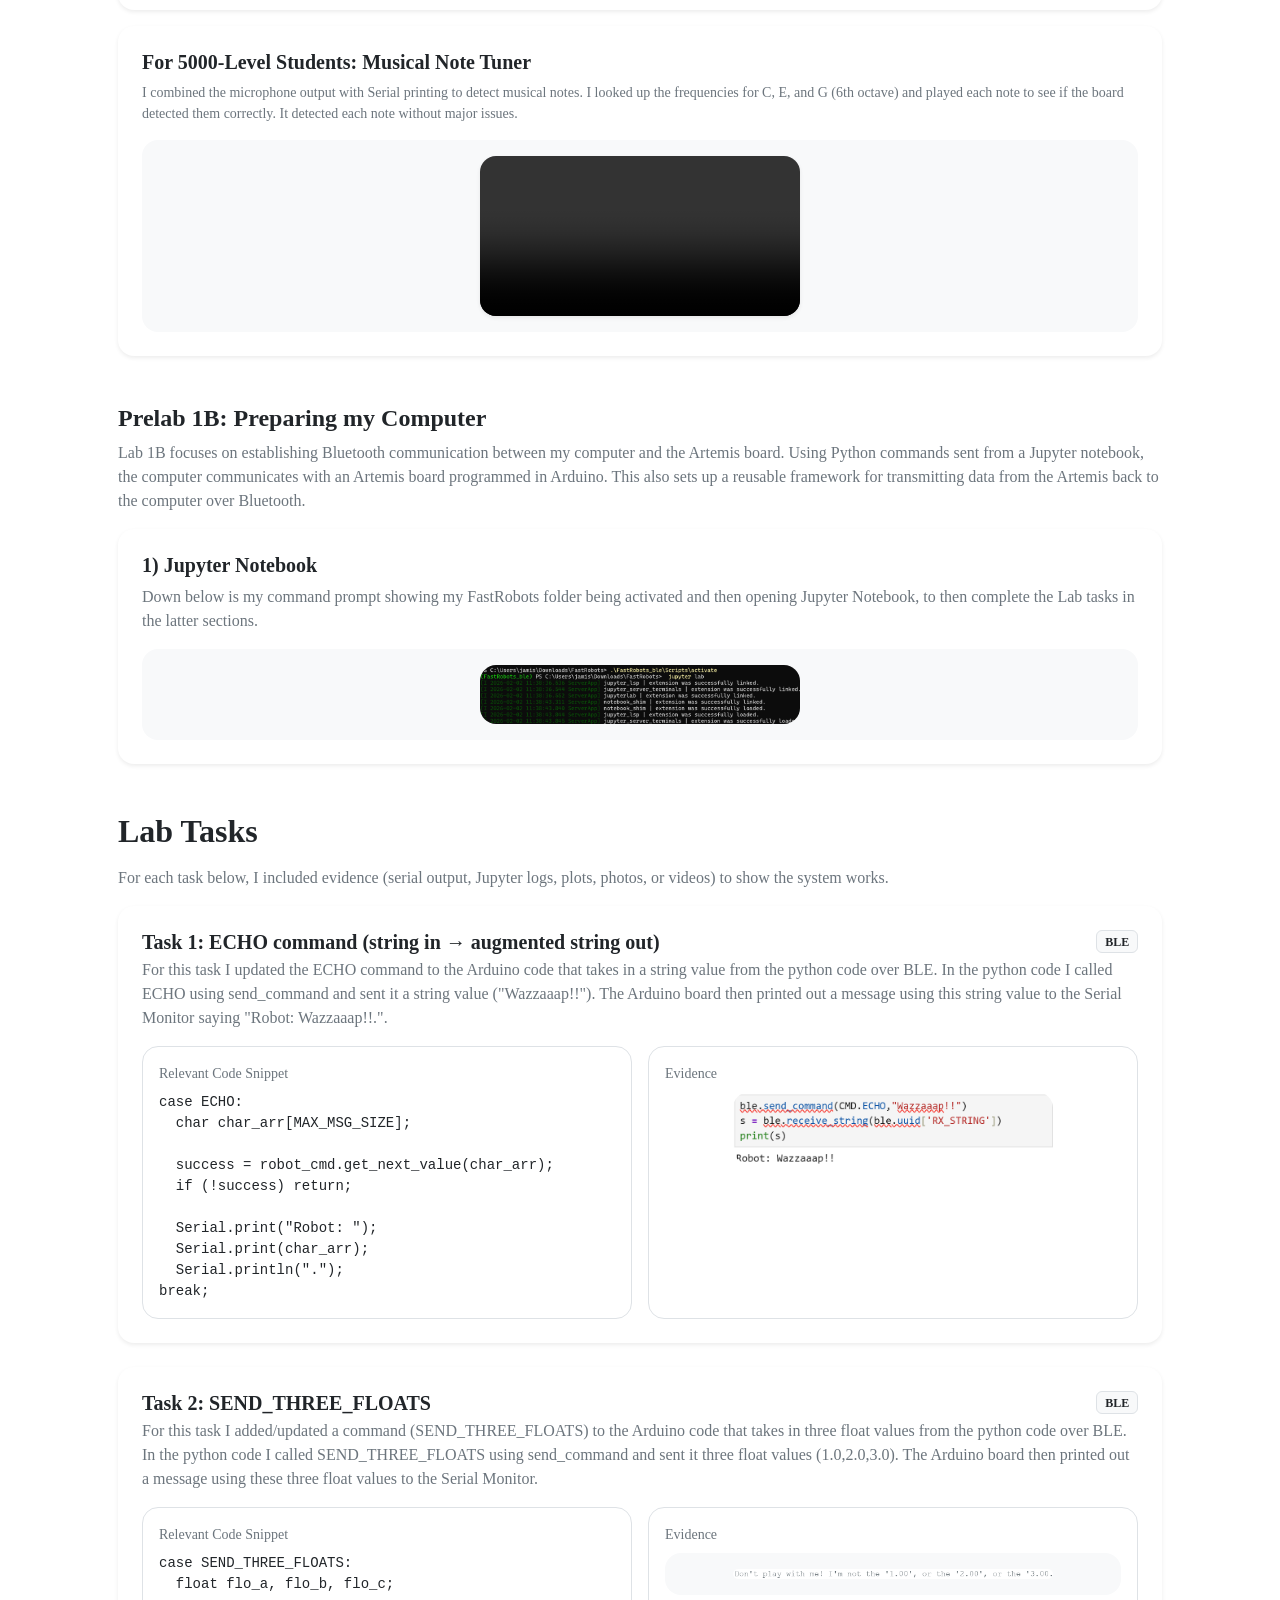
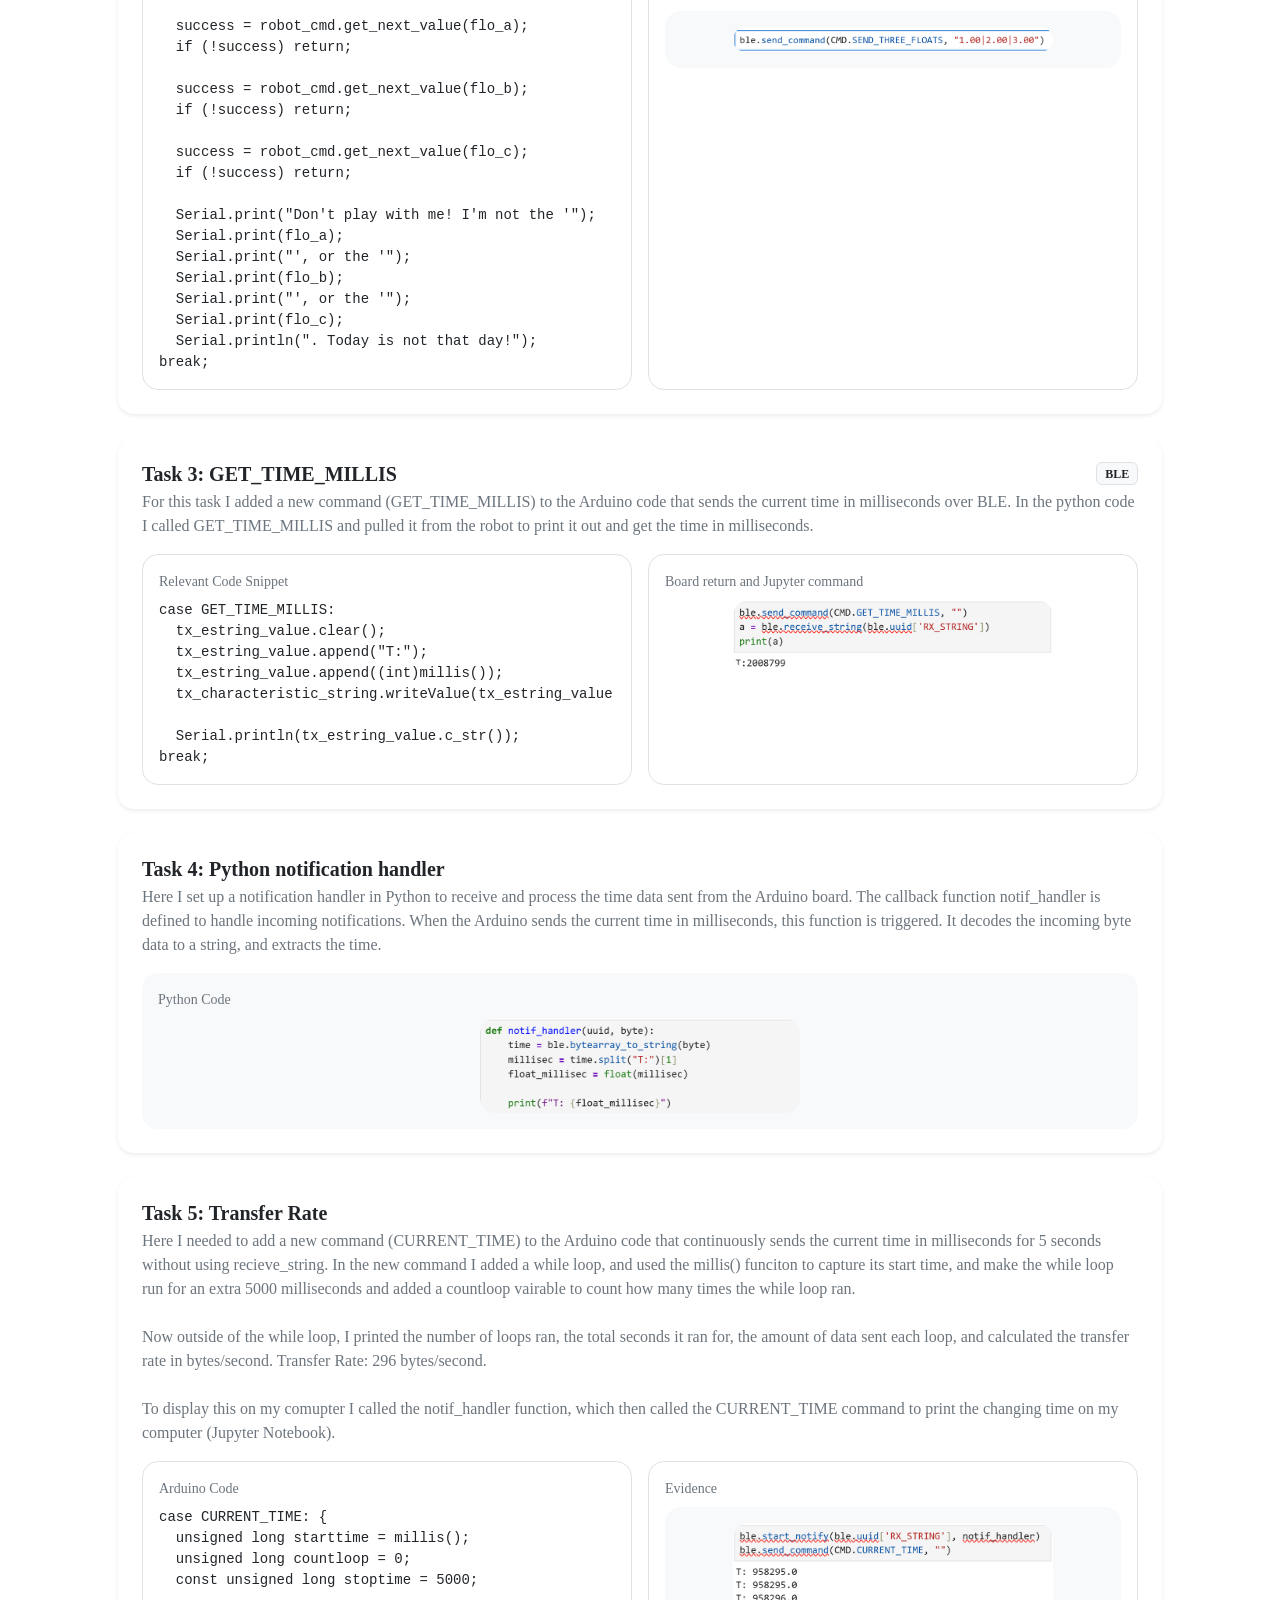
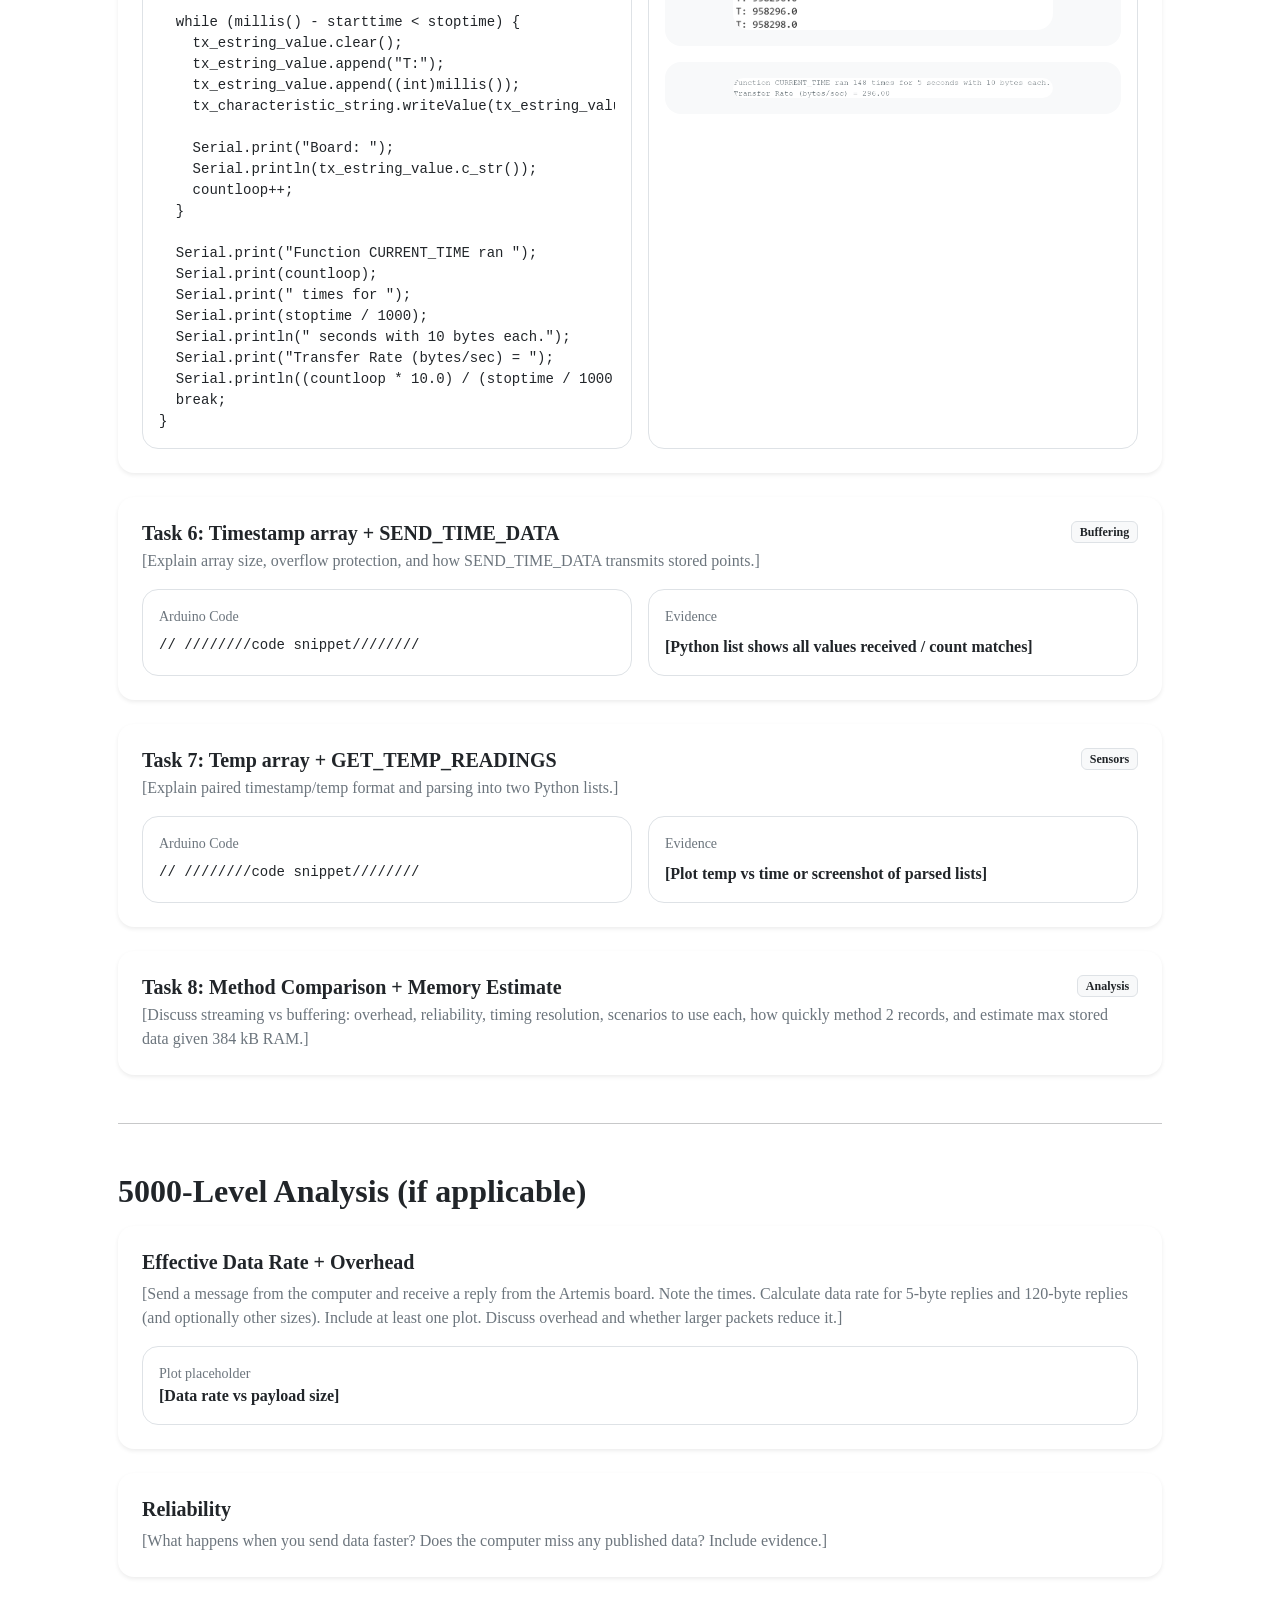
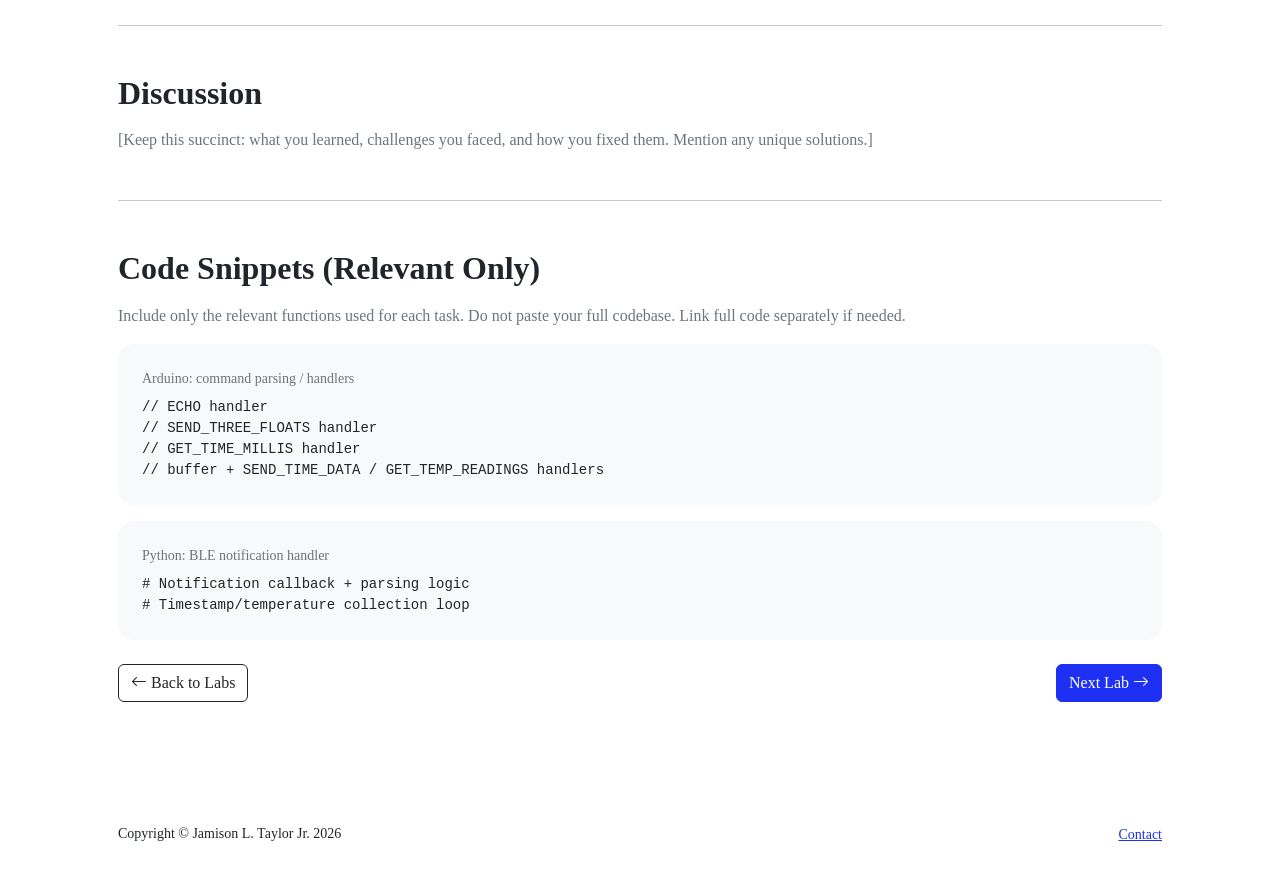
==== commit 8f2a1944: "lab2" ====
--- a/Labs/lab01.html
+++ b/Labs/lab01.html
@@ -78,7 +78,7 @@
                     src="../assets/prelab1/prelab1.png"
                     alt="Arduino board and port selection"
                     class="img-fluid rounded-4 d-block mx-auto"
-                    style="max-width: 420px;"
+                    style="max-width: 320px;"
                   />
                 </div>
               </div>
@@ -98,7 +98,7 @@
                         The first check was running Blink. I made the board LED blink on and off at set intervals.
                       </div>
                       <div class="bg-light rounded-4 p-3 mt-3">
-                        <video class="w-100 rounded-4 shadow-sm" style="max-width: 420px;" controls>
+                        <video class="w-100 rounded-4 shadow-sm d-block mx-auto" style="max-width: 320px;" controls>
                           <source src="../assets/prelab1/prelab2.MOV" type="video/quicktime" />
                           Your browser does not support the video tag.
                         </video>
@@ -120,7 +120,7 @@
                           src="../assets/prelab1/prelab3.png"
                           alt="Serial monitor input/output"
                           class="img-fluid rounded-4 d-block mx-auto"
-                          style="max-width: 420px;"
+                          style="max-width: 320px;"
                         />
                       </div>
                     </div>
@@ -140,7 +140,7 @@
                           src="../assets/prelab1/prelab4.png"
                           alt="Temperature readings changing over time"
                           class="img-fluid rounded-4 d-block mx-auto"
-                          style="max-width: 420px;"
+                          style="max-width: 320px;"
                         />
                       </div>
                     </div>
@@ -159,7 +159,7 @@
                           src="../assets/prelab1/prelab5.png"
                           alt="Microphone output evidence"
                           class="img-fluid rounded-4 d-block mx-auto"
-                          style="max-width: 420px;"
+                          style="max-width: 320px;"
                         />
                       </div>
                     </div>
@@ -177,7 +177,7 @@
                   (6th octave) and played each note to see if the board detected them correctly. It detected each note without major issues.
                 </div>
                 <div class="bg-light rounded-4 p-3">
-                  <video class="w-100 rounded-4 shadow-sm" style="max-width: 720px;" controls>
+                  <video class="w-100 rounded-4 shadow-sm d-block mx-auto" style="max-width: 320px;" controls>
                     <source src="../assets/prelab1/prelab6.mp4" type="video/mp4" />
                     Your browser does not support the video tag.
                   </video>
@@ -210,7 +210,7 @@
                     src="../assets/prelab1/prelab7.png"
                     alt="Command prompt and Jupyter launch"
                     class="img-fluid rounded-4 d-block mx-auto"
-                    style="max-width: 520px;"
+                    style="max-width: 320px;"
                   />
                 </div>
               </div>
@@ -264,7 +264,7 @@
                         src="../assets/prelab1/q1.png"
                         alt="ECHO evidence"
                         class="img-fluid rounded-4 d-block mx-auto"
-                        style="max-width: 520px;"
+                        style="max-width: 320px;"
                       />
                     </div>
                   </div>
@@ -322,7 +322,7 @@
                           src="../assets/prelab1/q11.png"
                           alt="SEND_THREE_FLOATS evidence 1"
                           class="img-fluid rounded-4 d-block mx-auto"
-                          style="max-width: 520px;"
+                          style="max-width: 320px;"
                         />
                       </div>
 
@@ -331,7 +331,7 @@
                           src="../assets/prelab1/q12.png"
                           alt="SEND_THREE_FLOATS evidence 2"
                           class="img-fluid rounded-4 d-block mx-auto"
-                          style="max-width: 520px;"
+                          style="max-width: 320px;"
                         />
                       </div>
                     </div>
@@ -375,7 +375,7 @@
                         src="../assets/prelab1/q3.png"
                         alt="GET_TIME_MILLIS evidence"
                         class="img-fluid rounded-4 d-block mx-auto"
-                        style="max-width: 520px;"
+                        style="max-width: 320px;"
                       />
                     </div>
                   </div>
@@ -402,7 +402,7 @@
                     src="../assets/prelab1/q4.png"
                     alt="Python notification handler code screenshot"
                     class="img-fluid rounded-4 d-block mx-auto"
-                    style="max-width: 720px;"
+                    style="max-width: 320px;"
                   />
                 </div>
               </div>
@@ -469,7 +469,7 @@
                           src="../assets/prelab1/q5.png"
                           alt="Transfer rate evidence 1"
                           class="img-fluid rounded-4 d-block mx-auto"
-                          style="max-width: 520px;"
+                          style="max-width: 320px;"
                         />
                       </div>
 
@@ -478,7 +478,7 @@
                           src="../assets/prelab1/q51.png"
                           alt="Transfer rate evidence 2"
                           class="img-fluid rounded-4 d-block mx-auto"
-                          style="max-width: 520px;"
+                          style="max-width: 320px;"
                         />
                       </div>
                     </div>
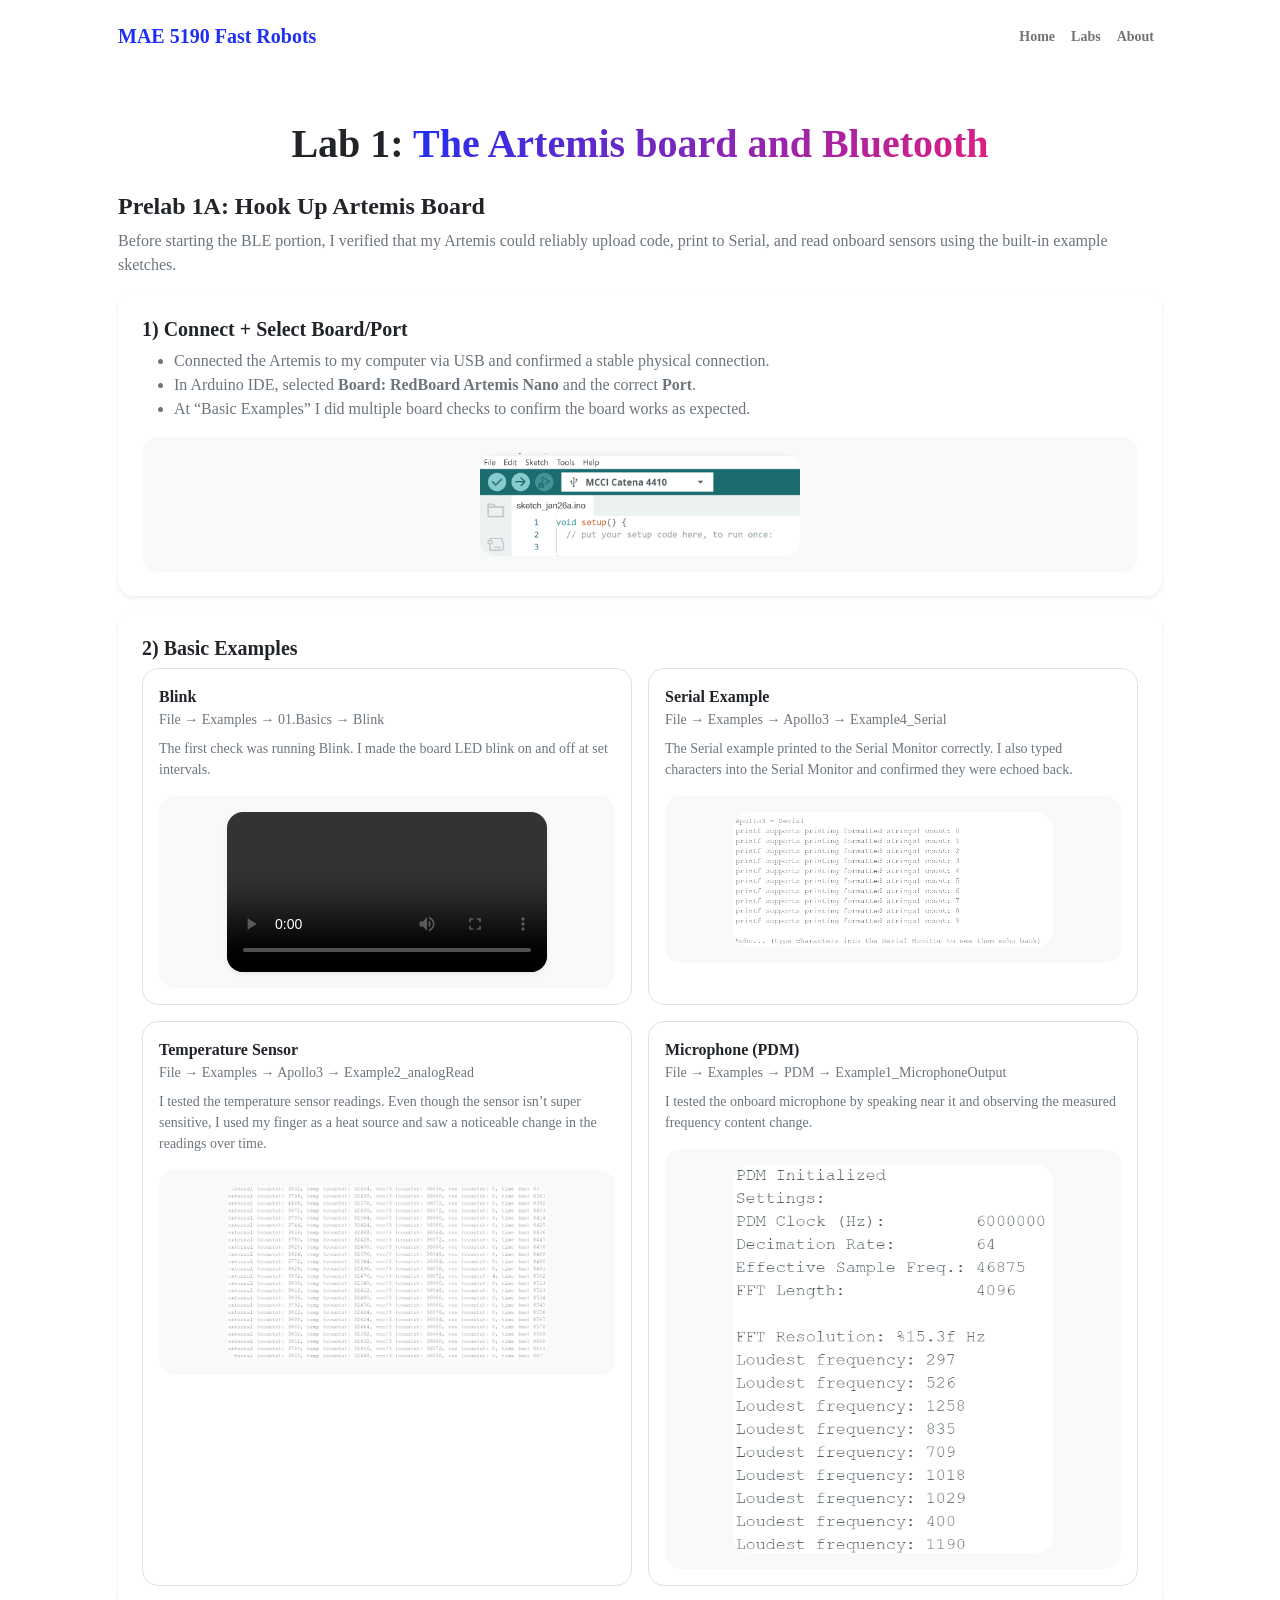
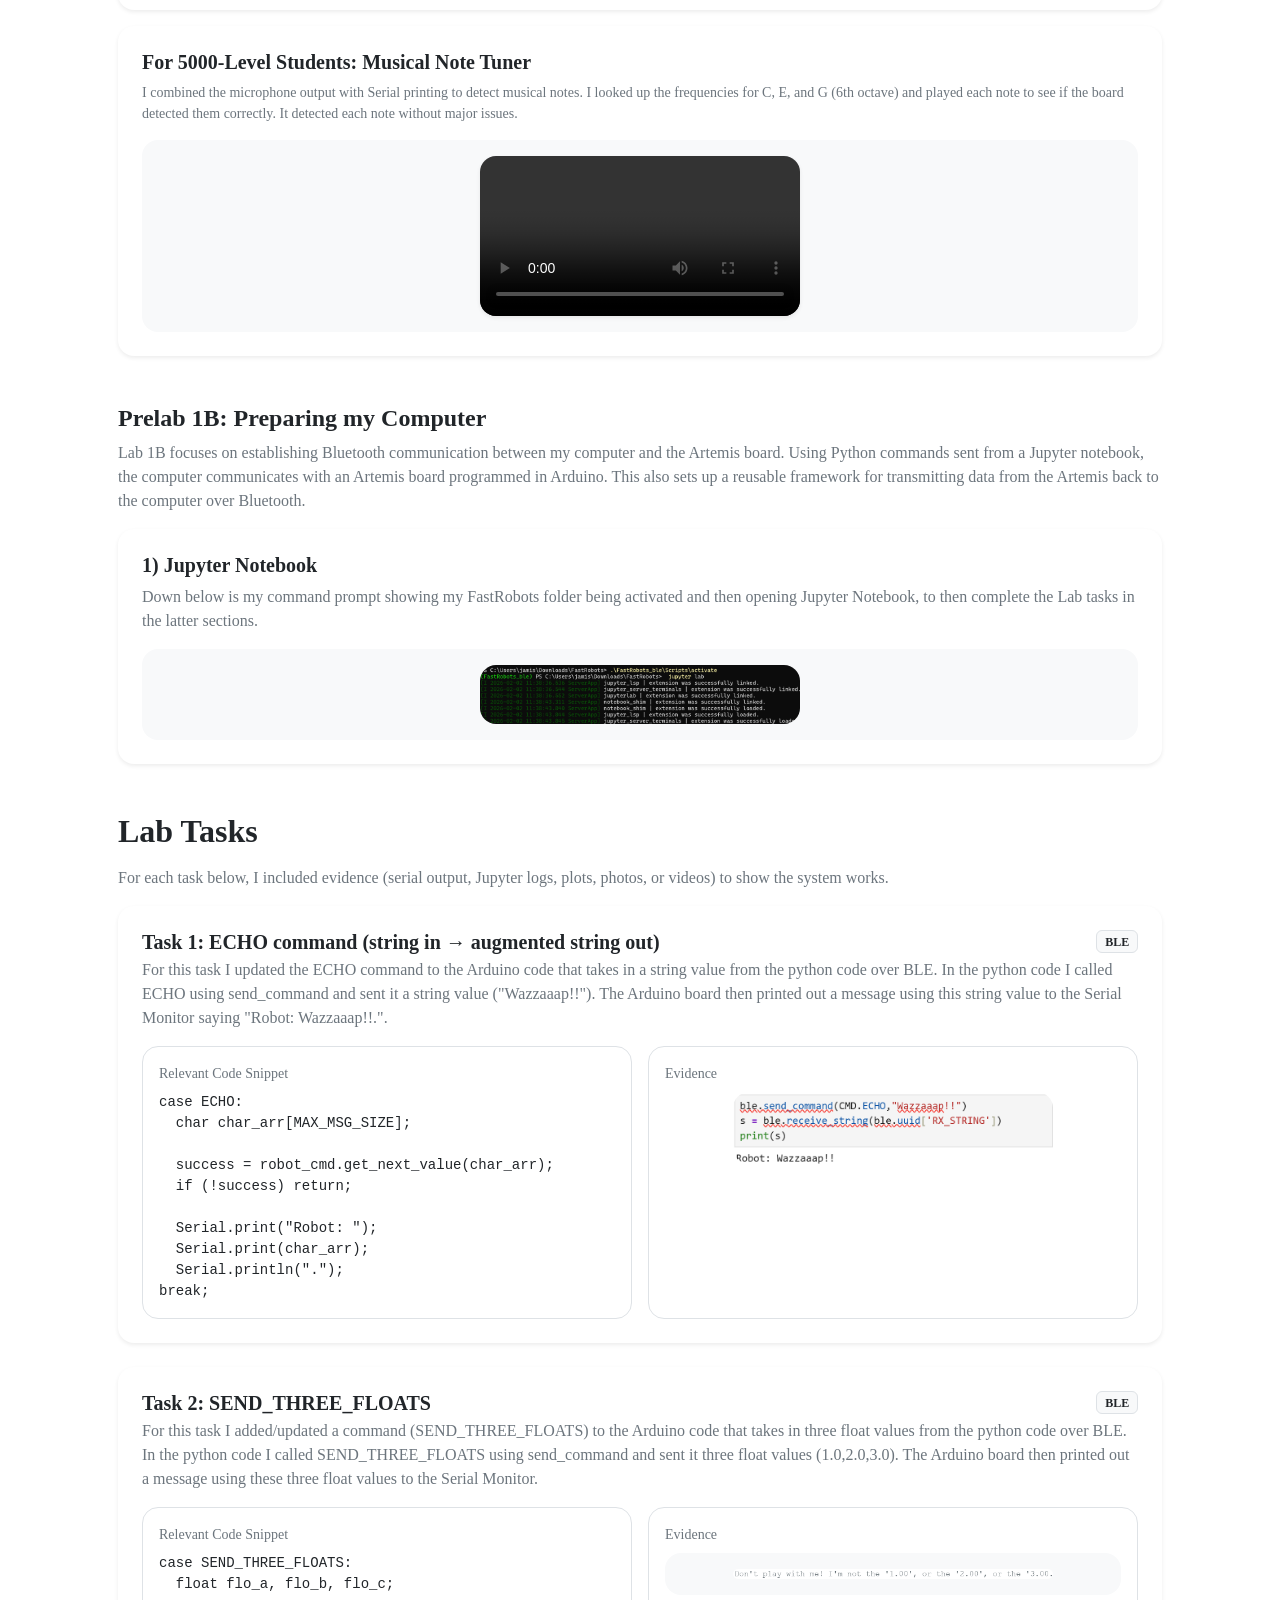
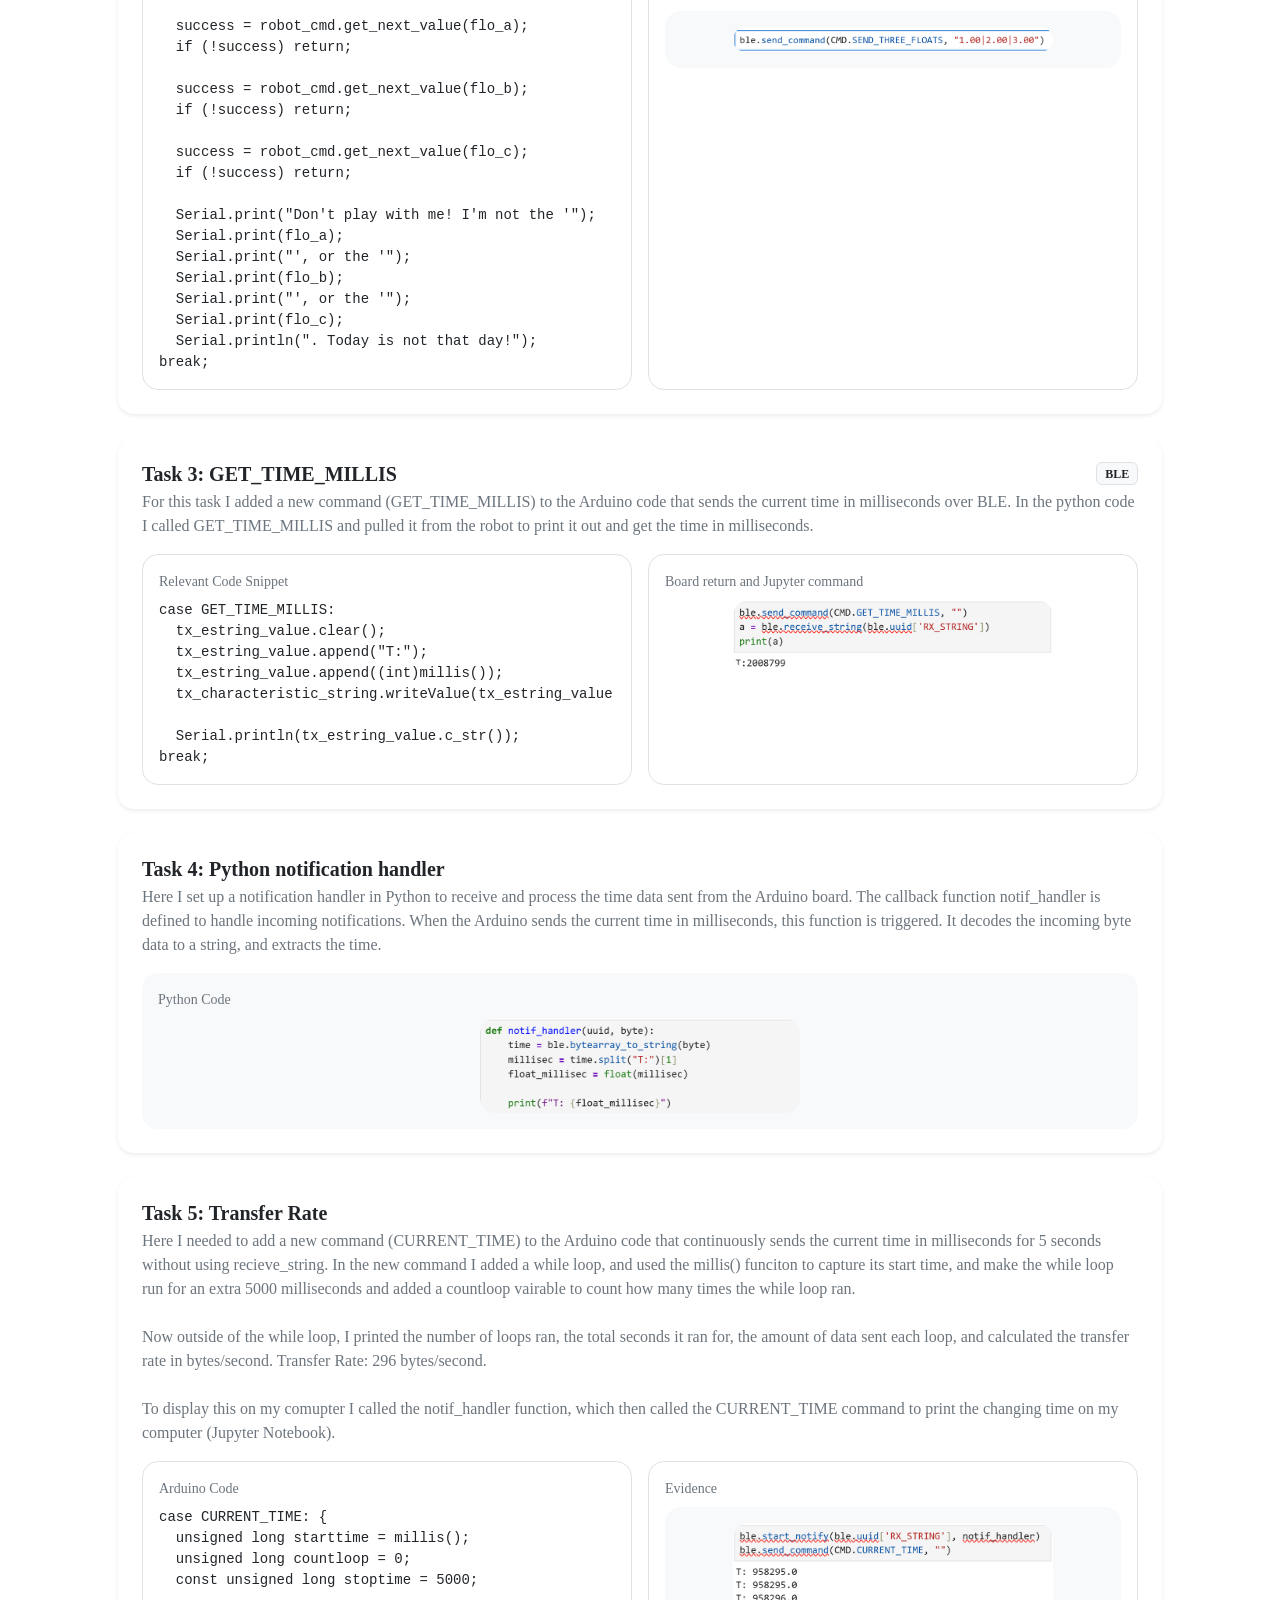
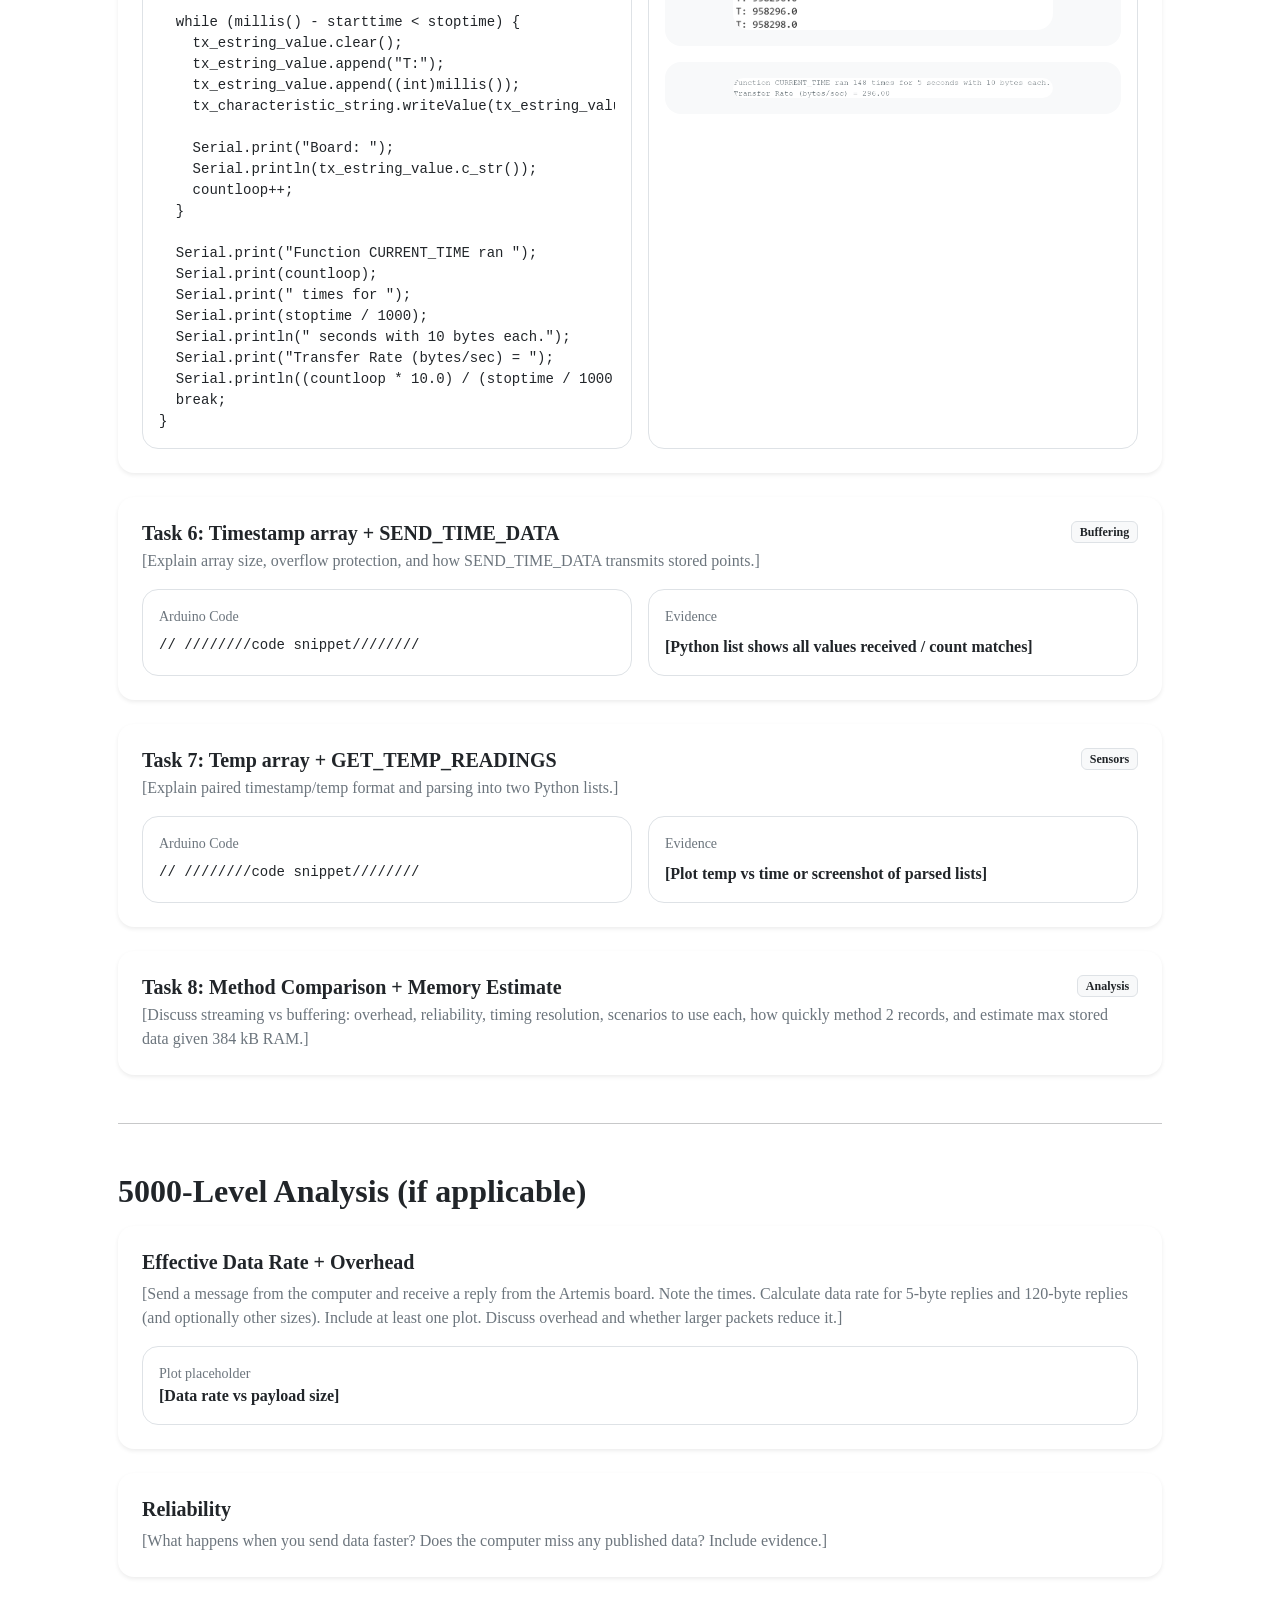
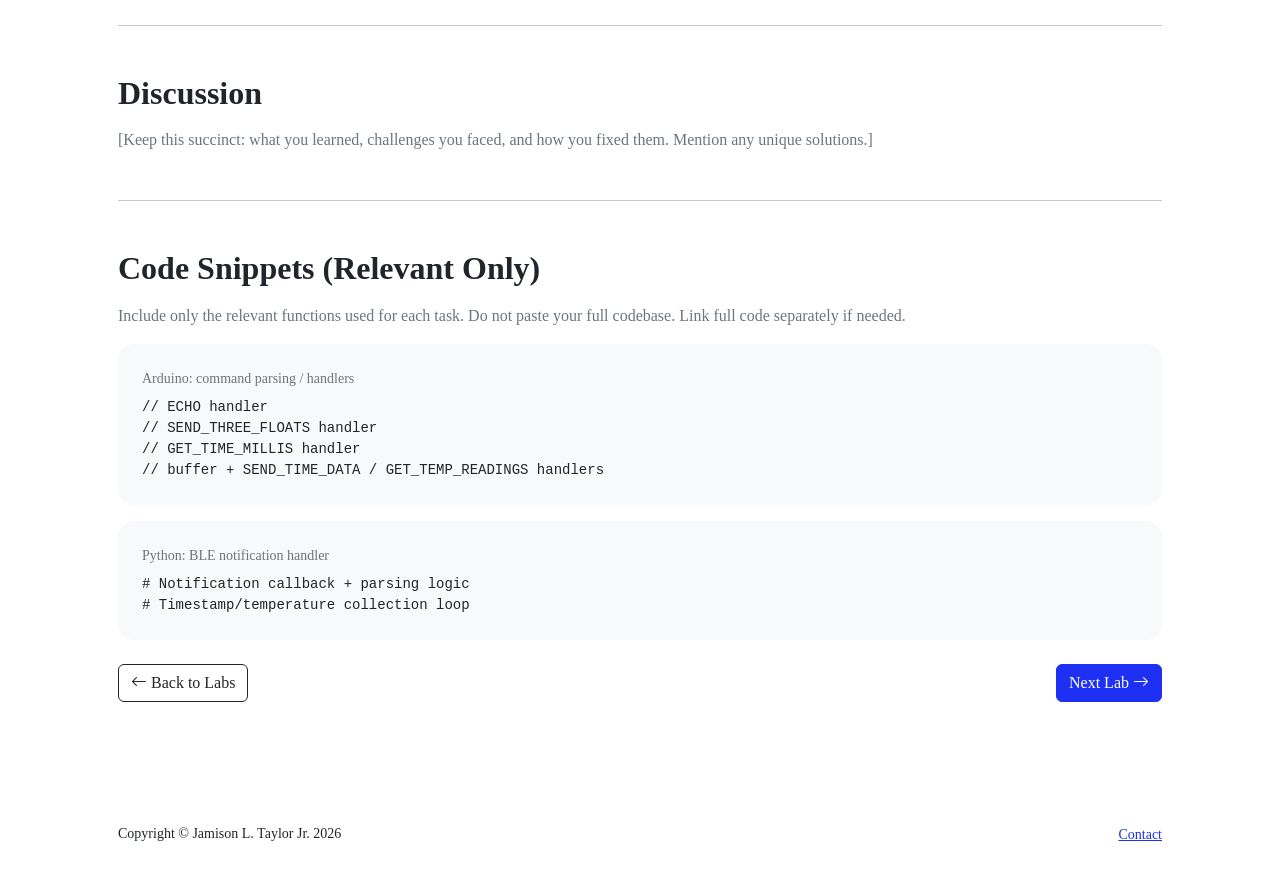
==== commit 67944309: "lab2 1" ====
--- a/Labs/lab01.html
+++ b/Labs/lab01.html
@@ -34,7 +34,7 @@
           <div class="collapse navbar-collapse" id="navbarSupportedContent">
             <ul class="navbar-nav ms-auto mb-2 mb-lg-0 small fw-bolder">
               <li class="nav-item"><a class="nav-link" href="../index.html">Home</a></li>
-              <li class="nav-item"><a class="nav-link" href="../index.html#labs">Labs</a></li>
+              <li class="nav-item"><a class="nav-link" href="../index.html#Labs">Labs</a></li>
               <li class="nav-item"><a class="nav-link" href="../index.html#about">About</a></li>
             </ul>
           </div>
@@ -628,7 +628,7 @@
             </div>
 
             <div class="d-grid gap-2 d-sm-flex justify-content-sm-between mt-4">
-              <a class="btn btn-outline-dark" href="../index.html#labs">
+              <a class="btn btn-outline-dark" href="../index.html#Labs">
                 <i class="bi bi-arrow-left"></i> Back to Labs
               </a>
               <a class="btn btn-primary" href="lab02.html">
